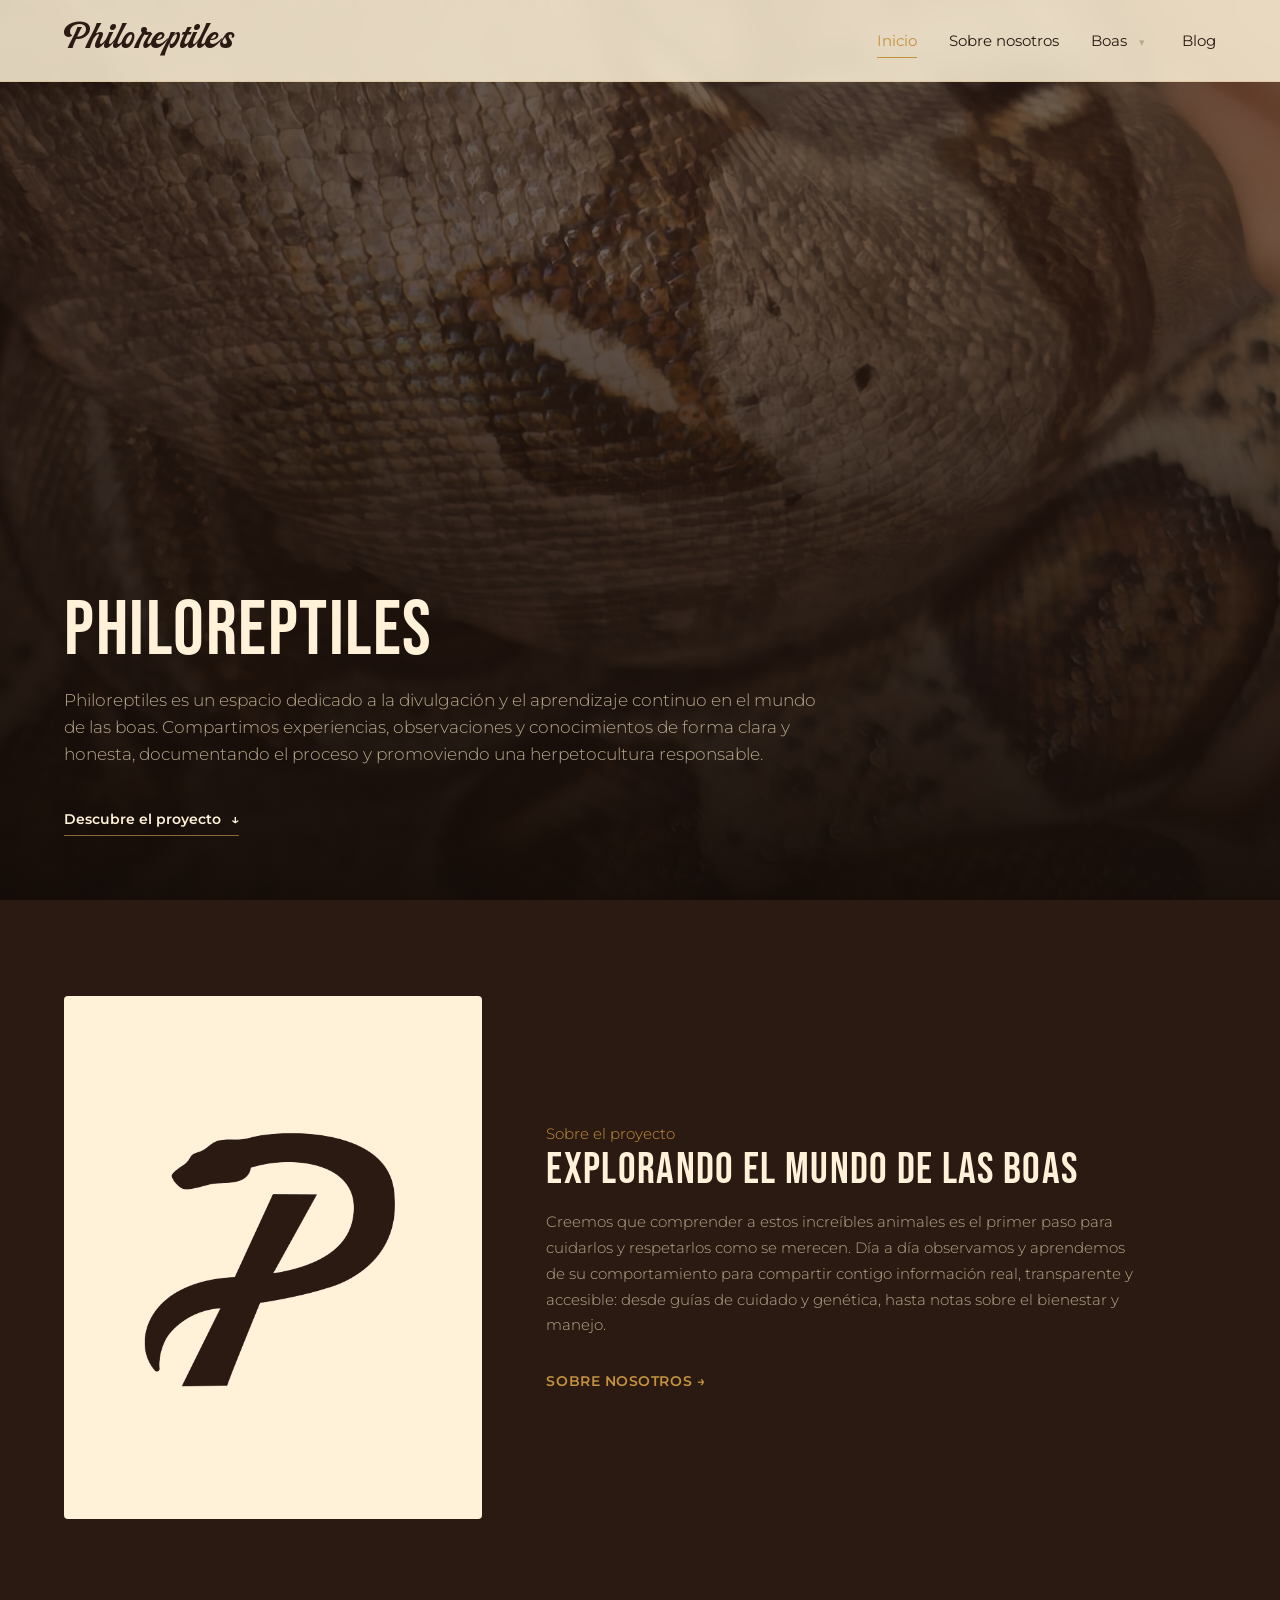
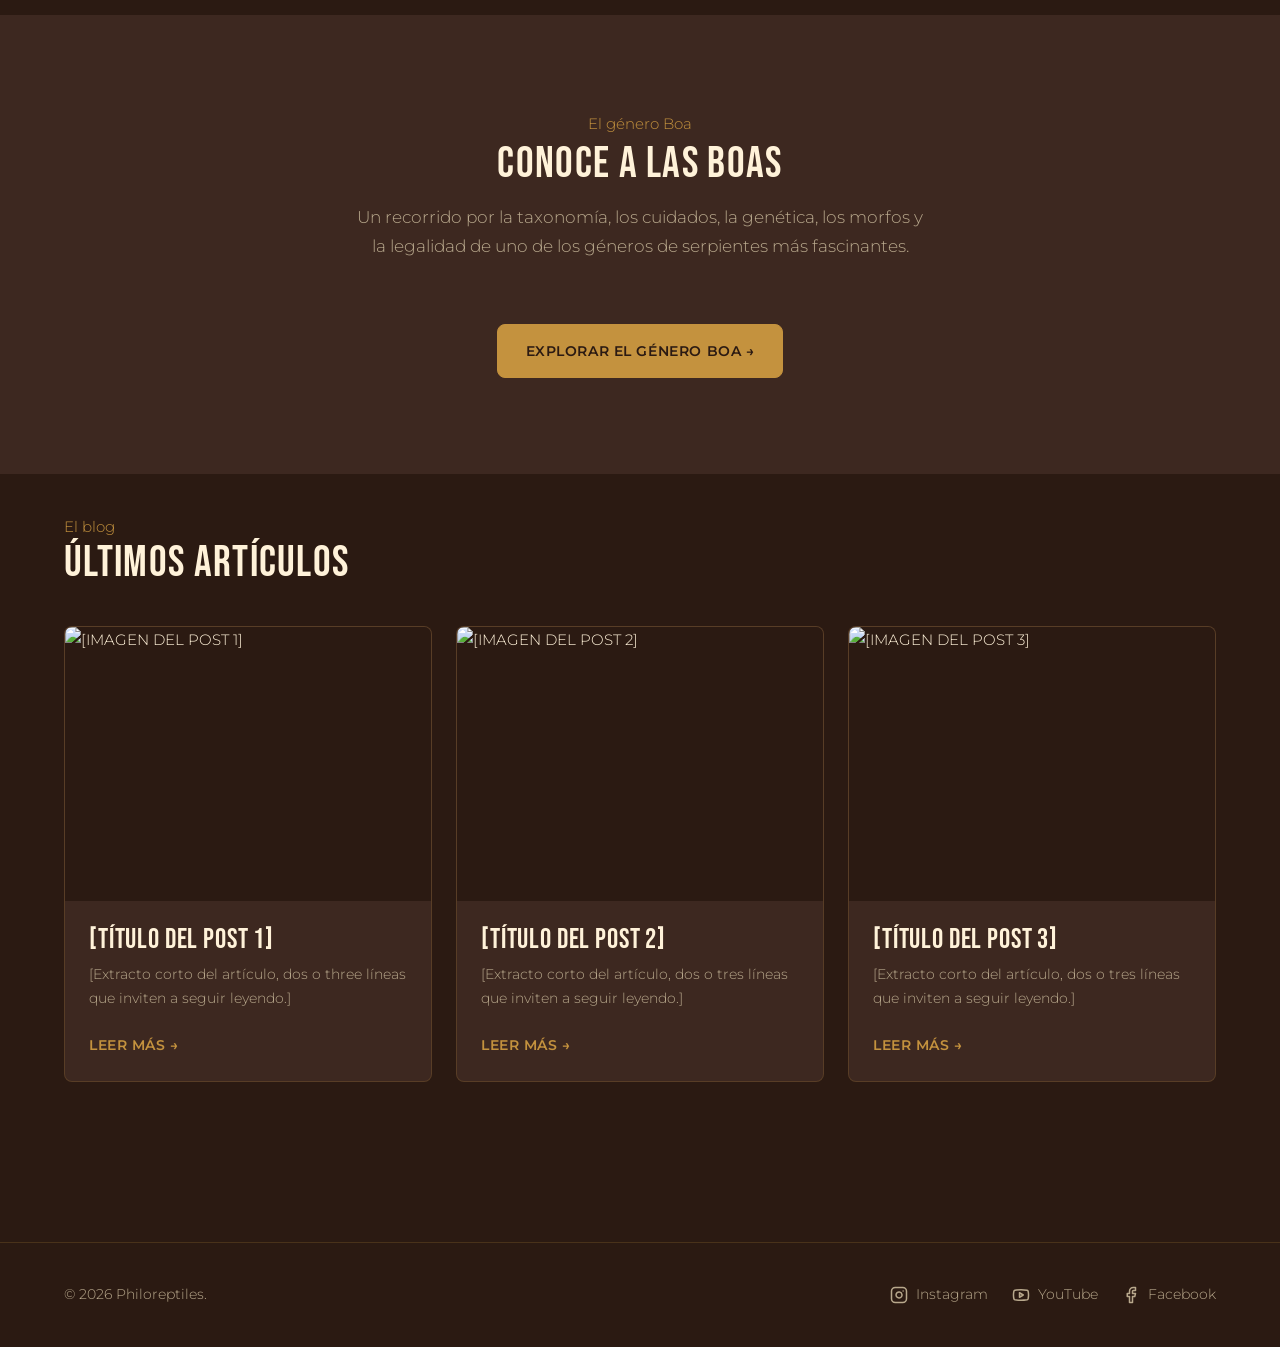
==== index.html @ c7eabc6e "Initial commit" ====
<!DOCTYPE html>
<html lang="es">
<head>
<meta charset="UTF-8">
<meta name="viewport" content="width=device-width, initial-scale=1.0">
<title>Philoreptiles — Divulgación sobre el género Boa</title>
<meta name="description" content="Notas de campo, fotografía y ciencia accesible sobre el género Boa. Un proyecto que crece hacia la crianza de Boa imperator, constrictor y sigma.">

<link rel="stylesheet" href="./css/design.css">
<link rel="stylesheet" href="./css/styles.css">
<link rel="icon" type="image/png" href="../img/favicon.png">

<style>
/* ==========================================================================
   Estilos específicos de index.html — lo que no cubren design.css/styles.css
   Mobile-first: base = móvil; escala con min-width 768px y 1024px/1280px
   ========================================================================== */

/* === ANCLAS: compensan la navbar fija === */
#sobre-el-proyecto,
#blog,
#contacto {
  scroll-margin-top: 80px;
}

/* === HERO A SANGRE === */
.hero {
  position: relative;
  box-sizing: border-box;
  min-height: 100svh;
  max-width: 100%;
  display: flex;
  align-items: flex-end;
  overflow: hidden;
  /* Compensa navbar fija (64px) y barra del navegador / safe area */
  padding-top: calc(64px + var(--space-md));
  padding-bottom: calc(var(--space-lg) + env(safe-area-inset-bottom, 0px));
}

.hero-media { position: absolute; inset: 0; z-index: 0; }
.hero-media img {
  width: 100%;
  height: 100%;
  object-fit: cover;
  display: block;
  max-width: 100%;
}

.hero-media::after {
  content: "";
  position: absolute;
  inset: 0;
  background:
    linear-gradient(to top, rgba(20, 12, 8, 0.96) 0%, rgba(20, 12, 8, 0.55) 45%, rgba(20, 12, 8, 0.15) 72%),
    linear-gradient(to right, rgba(20, 12, 8, 0.4), transparent 55%);
}

.hero-content {
  position: relative;
  padding-top: var(--space-md);
  padding-bottom: var(--space-lg);
  padding-inline: var(--space-md);
  margin-inline: auto;
  max-width: 1200px;
  width: 100%;
}

.hero-content > * { max-width: 760px; }

/* Los <p> del hero no heredan el max-width: 70ch de design.css en móvil */
.hero-content p { max-width: 100%; }

.hero-title { font-size: var(--fs-h1); letter-spacing: 0.02em; margin-bottom: var(--space-sm); }

.hero-subtitle {
  max-width: 100%;
  font-size: 0.95rem;
  line-height: 1.7;
  font-weight: 300;
  color: var(--text-muted);
}

.hero-cta {
  margin-top: var(--space-md);
  margin-bottom: var(--space-sm);
  display: inline-flex;
  align-items: center;
  gap: 0.6rem;
  font-size: 0.85rem;
  font-weight: 600;
  color: var(--text);
  border-bottom: 1px solid var(--accent-dim);
  padding-bottom: 4px;
  transition: color var(--transition-base), border-color var(--transition-base);
}

.hero-cta:hover { color: var(--accent); border-color: var(--accent); }
.hero-cta .arrow { transition: transform var(--transition-base); }
.hero-cta:hover .arrow { transform: translateY(3px); }

/* === SOBRE EL PROYECTO === */
.about {
  padding-block: var(--space-lg);
}

.about .container {
  display: grid;
  grid-template-columns: 1fr;
  gap: var(--space-lg);
  width: 100%;
}

.about-photo { max-height: 100%; }

.about-photo img {
  display: block;
  width: 100%;
  aspect-ratio: 4 / 5;
  object-fit: cover;
  border-radius: var(--radius-sm);
}

.about-text h2 { font-size: var(--fs-h2); margin-bottom: var(--space-sm); }
.about-text p { color: var(--text-muted); font-weight: 300; max-width: 60ch; margin-bottom: var(--space-sm); }
.about-text .card-cta { display: inline-block; }

/* === CTA GÉNERO BOA === */
.boas-cta {
  padding-block: var(--space-xl);
  background-color: var(--bg-elevated);
  text-align: center;
}

.boas-cta h2 {
  margin-top: 0.25rem;
  margin-bottom: var(--space-sm);
}

.boas-cta p {
  max-width: 52ch;
  margin-inline: auto;
  margin-bottom: var(--space-lg);
  font-weight: 300;
  color: var(--text-muted);
  font-size: 1.05rem;
}

.boas-cta .btn {
  display: inline-flex;
  margin-top: var(--space-md);
}

/* === ÚLTIMOS ARTÍCULOS === */
.articles { padding-block: var(--space-lg); }
.section-intro { margin-bottom: var(--space-lg); max-width: 50ch; }

.card-body h3 { font-size: 1.35rem; }

/* === REDES SOCIALES === */
.social-strip {
  padding: var(--space-xl) 0;
  background-color: var(--bg-elevated);
  text-align: center;
}

.social-strip h2 {
  font-size: var(--fs-h2);
  margin-top: 0.25rem;
}

.social-strip p {
  margin: var(--space-xs) auto var(--space-lg);
  max-width: 48ch;
  font-weight: 300;
  color: var(--text-muted);
  font-size: 1.05rem;
}

.social-strip .social-links {
  display: flex;
  flex-wrap: wrap;
  justify-content: center;
  gap: var(--space-md);
}

.social-strip .social-btn {
  display: inline-flex;
  align-items: center;
  gap: 0.75rem;
  padding: 0.7rem 1.4rem;
  border-radius: 9999px;
  background: rgba(255, 255, 255, 0.04);
  border: 1px solid rgba(255, 255, 255, 0.12);
  color: var(--text);
  font-weight: 500;
  font-size: 0.9rem;
  text-decoration: none;
  transition: all var(--transition-base, 0.3s ease);
}

.social-strip .social-btn svg {
  width: 22px;
  height: 22px;
  fill: currentColor;
  stroke: none;
  transition: transform var(--transition-base, 0.3s ease);
}

.social-strip .social-btn:hover {
  background: rgba(255, 255, 255, 0.08);
  border-color: var(--accent);
  color: var(--accent);
  transform: translateY(-3px);
}

.social-strip .social-btn:hover svg {
  transform: scale(1.1);
}

/* === TABLET / ESCRITORIO (≥ 768px) === */
@media (min-width: 768px) {
  .hero {
    padding-top: calc(80px + var(--space-md));
    padding-bottom: 0;
  }

  .hero-content {
    padding-top: var(--space-lg);
    padding-bottom: var(--space-xl);
  }

  .hero-content p { max-width: 70ch; }

  .hero-subtitle {
    max-width: 46ch;
    font-size: 1.05rem;
    line-height: 1.6;
  }

  .hero-cta { margin-bottom: 0; }

  .about {
    min-height: auto;
    padding-block: var(--space-2xl);
  }

  .about .container {
    grid-template-columns: 0.85fr 1.15fr;
    align-items: center;
  }

  .about-photo { margin-top: 0; }

  .card-body h3 { font-size: var(--fs-h3); }

  .articles { padding-bottom: var(--space-2xl); }

  .boas-cta { padding-block: var(--space-2xl); }

  .social-strip { padding: var(--space-2xl) 0; }

  .social-strip .social-btn {
    padding: 0.85rem 1.75rem;
    font-size: 0.95rem;
  }
}

/* === ESCRITORIO (≥ 1024px) === */
@media (min-width: 1024px) {
  .about .container {
    grid-template-columns: 1fr 1.4fr;
    gap: var(--space-xl);
  }
  .about-text { padding-right: var(--space-lg); }
}

/* === ESCRITORIO AMPLIO (≥ 1280px) === */
@media (min-width: 1280px) {
  .about .container {
    grid-template-columns: 1fr 1.6fr;
    gap: var(--space-xl);
  }
}

/* === MOVIMIENTO REDUCIDO === */
@media (prefers-reduced-motion: reduce) {
  .hero-cta,
  .hero-cta .arrow,
  .social-strip .social-btn,
  .social-strip .social-btn svg {
    transition: none;
  }
  .hero-cta:hover .arrow,
  .social-strip .social-btn:hover,
  .social-strip .social-btn:hover svg {
    transform: none;
  }
}
</style>
</head>
<body>

<header class="main-header">
  <div class="container header-content">
    <a href="#inicio" class="logo-text">Philoreptiles</a>
    <nav class="main-nav" id="main-nav">
      <ul>
        <li><a href="#inicio" class="active">Inicio</a></li>
        <li><a href="sobre-nosotros.html">Sobre nosotros</a></li>
        <li class="dropdown">
          <a href="boas.html" class="nav-link">Boas</a>
          <button type="button" class="dropdown-toggle" aria-label="Abrir submenú de Boas" aria-expanded="false" aria-controls="dropdown-boas">
            <span class="arrow" aria-hidden="true">▾</span>
          </button>
          <ul class="dropdown-menu" id="dropdown-boas">
            <li><a href="boas/taxonomia.html">Taxonomía</a></li>
            <li><a href="boas/cuidados.html">Cuidados en cautiverio</a></li>
            <li><a href="boas/genetica.html">Genética</a></li>
            <li><a href="boas/morfos.html">Morfos</a></li>
            <li><a href="boas/legalidad.html">Legalidad</a></li>
          </ul>
        </li>
        <li><a href="blog.html">Blog</a></li>
      </ul>
    </nav>
    <button class="menu-toggle" aria-label="Abrir menú" aria-expanded="false">☰</button>
  </div>
</header>

<main>

  <!-- 1. HERO -->
  <section id="inicio" class="hero">
    <div class="hero-media">
      <img src="img/textura.jpg" alt="Boa constrictor entre la vegetación">
    </div>
    <div class="container hero-content stagger">
      <h1 class="hero-title">Philoreptiles</h1>
      <p class="hero-subtitle">Philoreptiles es un espacio dedicado a la divulgación y el 
        aprendizaje continuo en el mundo de las boas. Compartimos experiencias, 
        observaciones y conocimientos de forma clara y honesta, documentando el proceso y 
        promoviendo una herpetocultura responsable.</p>
      <a href="#sobre-el-proyecto" class="hero-cta">Descubre el proyecto <span class="arrow">↓</span></a>
    </div>
  </section>

  <!-- 2. SOBRE EL PROYECTO -->
  <section id="sobre-el-proyecto" class="about reveal">
    <div class="container">
      <div class="about-photo">
        <img src="img/Profile1.jpg" alt="Sobre Philoreptiles">
      </div>
      <div class="about-text">
        <span class="text-accent">Sobre el proyecto</span>
        <h2>Explorando el mundo de las boas</h2>
        <p>Creemos que comprender a estos increíbles animales es el primer paso para cuidarlos y respetarlos como se merecen. 
          Día a día observamos y aprendemos de su comportamiento para compartir contigo información real, transparente y accesible: desde 
          guías de cuidado y genética, hasta notas sobre el bienestar y manejo.</p>
        <a href="sobre-nosotros.html" class="card-cta">Sobre nosotros →</a>
      </div>
    </div>
  </section>

  <!-- 2b. CTA GÉNERO BOA -->
  <section class="boas-cta reveal">
    <div class="container">
      <span class="text-accent">El género Boa</span>
      <h2>Conoce a las boas</h2>
      <p>Un recorrido por la taxonomía, los cuidados, la genética, los morfos y la legalidad de uno de los géneros de serpientes más fascinantes.</p>
      <a href="./boas.html" class="btn btn-primary">Explorar el género Boa →</a>
    </div>
  </section>

  <!-- 3. ÚLTIMOS ARTÍCULOS -->
  <section id="blog" class="articles reveal">
    <div class="container">
      <div class="section-intro">
        <span class="text-accent">El blog</span>
        <h2>Últimos artículos</h2>
      </div>
      <div class="cards-grid">
        <a href="./posts/post-1.html" class="card">
          <div class="card-image">
            <img src="https://picsum.photos/seed/philoreptiles1/600/450" alt="[IMAGEN DEL POST 1]">
          </div>
          <div class="card-body">
            <h3>[Título del post 1]</h3>
            <p>[Extracto corto del artículo, dos o three líneas que inviten a seguir leyendo.]</p>
            <span class="card-cta">Leer más →</span>
          </div>
        </a>
        <a href="./posts/post-2.html" class="card">
          <div class="card-image">
            <img src="https://picsum.photos/seed/philoreptiles2/600/450" alt="[IMAGEN DEL POST 2]">
          </div>
          <div class="card-body">
            <h3>[Título del post 2]</h3>
            <p>[Extracto corto del artículo, dos o tres líneas que inviten a seguir leyendo.]</p>
            <span class="card-cta">Leer más →</span>
          </div>
        </a>
        <a href="./posts/post-3.html" class="card">
          <div class="card-image">
            <img src="https://picsum.photos/seed/philoreptiles3/600/450" alt="[IMAGEN DEL POST 3]">
          </div>
          <div class="card-body">
            <h3>[Título del post 3]</h3>
            <p>[Extracto corto del artículo, dos o tres líneas que inviten a seguir leyendo.]</p>
            <span class="card-cta">Leer más →</span>
          </div>
        </a>
      </div>
    </div>
  </section>
</main>

<footer class="main-footer">
  <div class="container footer-content">
    <p>© 2026 Philoreptiles.</p>
    <div class="social-links">
      <a href="https://www.instagram.com/philoreptiles/" rel="noopener noreferrer" target="_blank">
        <svg xmlns="http://www.w3.org/2000/svg" width="18" height="18" viewBox="0 0 24 24" fill="none" stroke="currentColor" stroke-width="2" stroke-linecap="round" stroke-linejoin="round" class="social-icon"><rect width="20" height="20" x="2" y="2" rx="5" ry="5"/><path d="M16 11.37A4 4 0 1 1 12.63 8 4 4 0 0 1 16 11.37z"/><line x1="17.5" x2="17.51" y1="6.5" y2="6.5"/></svg>
        Instagram
      </a>
      <a href="https://www.youtube.com/@philoreptiles" rel="noopener noreferrer" target="_blank">
        <svg xmlns="http://www.w3.org/2000/svg" width="18" height="18" viewBox="0 0 24 24" fill="none" stroke="currentColor" stroke-width="2" stroke-linecap="round" stroke-linejoin="round" class="social-icon"><path d="M2.5 17a24.12 24.12 0 0 1 0-10 2 2 0 0 1 1.4-1.4 49.56 49.56 0 0 1 16.2 0A2 2 0 0 1 21.5 7a24.12 24.12 0 0 1 0 10 2 2 0 0 1-1.4 1.4 49.56 49.56 0 0 1-16.2 0A2 2 0 0 1 2.5 17"/><polygon points="10 15 15 12 10 9 10 15"/></svg>
        YouTube
      </a>
      <a href="https://www.facebook.com/profile.php?id=61590517358268" rel="noopener noreferrer" target="_blank">
        <svg xmlns="http://www.w3.org/2000/svg" width="18" height="18" viewBox="0 0 24 24" fill="none" stroke="currentColor" stroke-width="2" stroke-linecap="round" stroke-linejoin="round" class="social-icon"><path d="M18 2h-3a5 5 0 0 0-5 5v3H7v4h3v8h4v-8h3l1-4h-4V7a1 1 0 0 1 1-1h3z"/></svg>
        Facebook
      </a>
    </div>
  </div>
</footer>

<script src="./js/main.js"></script>
</body>
</html>
---- css/design.css ----
@import url('https://fonts.googleapis.com/css2?family=Bebas+Neue&family=Montserrat:ital,wght@0,300;0,400;0,600;1,300&display=swap');

/* ==========================================================================
   FUENTE DE MARCA — Peach Club, solo para el logotipo "Philoreptiles"
   ========================================================================== */
@font-face {
  font-family: 'Peach Club';
  src: url('./PeachClub.ttf') format('truetype');
  font-weight: normal;
  font-style: normal;
  font-display: swap;
}

/* ==========================================================================
   === VARIABLES ===
   ========================================================================== */
:root {
  /* Colores */
  --bg: #2B1A12;
  --bg-elevated: #3D2820;
  --text: #FFF2D9;
  --text-muted: #B8A88C;
  --accent: #C4923E;
  --accent-dim: #8A6A3A;

  /* Derivados útiles */
  --border-subtle: rgba(196, 146, 62, 0.20);
  --border-strong: rgba(196, 146, 62, 0.45);
  --overlay: rgba(43, 26, 18, 0.75);
  --shadow-soft: 0 8px 24px rgba(0, 0, 0, 0.35);
  --shadow-strong: 0 16px 40px rgba(0, 0, 0, 0.55);

  /* Tipografía */
  --font-logo: 'Peach Club', 'Bebas Neue', sans-serif;
  --font-heading: 'Bebas Neue', sans-serif;
  --font-body: 'Montserrat', sans-serif;

  /* Espaciados (escala consistente) */
  --space-xs: 0.5rem;
  --space-sm: 1rem;
  --space-md: 1.5rem;
  --space-lg: 2.5rem;
  --space-xl: 4rem;
  --space-2xl: 6rem;

  /* Radios */
  --radius-sm: 4px;
  --radius-md: 8px;
  --radius-lg: 16px;

  /* Transiciones */
  --transition-fast: 0.2s ease;
  --transition-base: 0.3s ease;
  --transition-slow: 0.5s ease;

  /* Tipografía — tamaños fluidos */
  --fs-h1: clamp(2.5rem, 6vw, 5rem);
  --fs-h2: clamp(1.75rem, 3.5vw, 2.75rem);
  --fs-h3: clamp(1.25rem, 2.5vw, 1.75rem);
  --fs-body: clamp(0.95rem, 1.1vw, 1.05rem);
  --fs-small: 0.875rem;
}

/* ==========================================================================
   === RESET ===
   ========================================================================== */
*,
*::before,
*::after {
  box-sizing: border-box;
  margin: 0;
  padding: 0;
  min-width: 0;
}

/* ==========================================================================
   === FIX DE OVERFLOW HORIZONTAL ===
   Evita que el sitio se desborde lateralmente en móvil (hero, imágenes
   a sangre, contenedores flex/grid que no pueden encogerse por defecto).
   ========================================================================== */
html,
body {
  overflow-x: hidden;
  max-width: 100%;
}

html {
  scroll-behavior: smooth;
  -webkit-text-size-adjust: 100%;
}

body {
  position: relative;
  background-color: var(--bg);
  color: var(--text);
  font-family: var(--font-body);
  font-weight: 300;
  font-size: var(--fs-body);
  line-height: 1.7;
  min-height: 100vh;
  -webkit-font-smoothing: antialiased;
  text-rendering: optimizeLegibility;

  /* Textura de escamas, fija sobre todo el fondo */
  background-image: url("data:image/svg+xml,%3Csvg xmlns='http://www.w3.org/2000/svg' width='80' height='80' viewBox='0 0 80 80'%3E%3Cpath d='M40 0 L80 40 L40 80 L0 40 Z' fill='none' stroke='%23C4923E' stroke-opacity='0.15' stroke-width='1.2'/%3E%3Cpath d='M40 15 L65 40 L40 65 L15 40 Z' fill='none' stroke='%23FFF2D9' stroke-opacity='0.06' stroke-width='1'/%3E%3Ccircle cx='40' cy='40' r='2' fill='%23C4923E' fill-opacity='0.2'/%3E%3C/svg%3E");
  background-repeat: repeat;
  background-attachment: fixed;
}

/* Luz radial suave entre hojas, detrás de todo el contenido */
body::before {
  content: "";
  position: fixed;
  inset: 0;
  z-index: -1;
  pointer-events: none;
  background-image:
    radial-gradient(ellipse 55% 45% at 8% 6%, rgba(196, 146, 62, 0.07), transparent 60%),
    radial-gradient(ellipse 55% 45% at 94% 92%, rgba(138, 106, 58, 0.06), transparent 60%);
}

/* ==========================================================================
   === TIPOGRAFÍA BASE ===
   ========================================================================== */
h1, h2, h3, h4, h5, h6 {
  font-family: var(--font-heading);
  font-weight: 400;
  letter-spacing: 0.03em;
  text-transform: uppercase;
  line-height: 1.05;
  color: var(--text);
}

h1 { font-size: var(--fs-h1); }
h2 { font-size: var(--fs-h2); }
h3 { font-size: var(--fs-h3); }
h4 { font-size: 1.35rem; }
h5 { font-size: 1.1rem; }
h6 { font-size: 1rem; }

p {
  margin-bottom: var(--space-sm);
  max-width: 70ch;
}

a {
  color: var(--accent);
  text-decoration: none;
  transition: color var(--transition-fast);
}

a:hover {
  color: var(--text);
}

em, i {
  font-style: italic;
  font-family: var(--font-body);
  font-weight: 300;
}

strong, b {
  font-weight: 600;
  color: var(--text);
}

small {
  font-size: var(--fs-small);
}

blockquote {
  border-left: 3px solid var(--accent);
  padding-left: var(--space-md);
  margin: var(--space-md) 0;
  font-style: italic;
  color: var(--text-muted);
}

hr {
  border: none;
  border-top: 1px solid var(--border-subtle);
  margin: var(--space-lg) 0;
}

img {
  max-width: 100%;
  height: auto;
  display: block;
}

code, pre {
  font-family: 'Courier New', monospace;
  background: var(--bg-elevated);
  border-radius: var(--radius-sm);
  padding: 0.2em 0.4em;
  font-size: 0.9em;
}

::selection {
  background: var(--accent);
  color: var(--bg);
}

/* ==========================================================================
   === UTILIDADES MÍNIMAS ===
   ========================================================================== */
.container {
  max-width: 1200px;
  margin-inline: auto;
  padding-inline: var(--space-md);
}

.text-muted {
  color: var(--text-muted);
}

.text-accent {
  color: var(--accent);
}

.sr-only {
  position: absolute;
  width: 1px;
  height: 1px;
  padding: 0;
  margin: -1px;
  overflow: hidden;
  clip: rect(0, 0, 0, 0);
  white-space: nowrap;
  border: 0;
}
---- css/styles.css ----
/* ==========================================================================
   styles.css — Componentes reutilizables de Philoreptiles
   Depende de las variables y estilos base definidos en design.css,
   que debe cargarse ANTES que este archivo.
   ========================================================================== */

/* === NAVBAR === */
.main-header {
  position: fixed;
  top: 0;
  left: 0;
  width: 100%;
  z-index: 1000;
  /* Hueso — antes era chocolate translúcido (rgba(43,26,18,...)),
     que corresponde a --bg. Ahora usamos --text (#FFF2D9) en rgb
     literal porque rgba() no puede tomar un var() como componente. */
  background: rgba(255, 242, 217, 0.85);
  backdrop-filter: blur(10px);
  -webkit-backdrop-filter: blur(10px);
  border-bottom: 1px solid var(--border-subtle);
  transition: background-color var(--transition-base), box-shadow var(--transition-base);
}

.main-header.scrolled {
  background: rgba(255, 242, 217, 0.97);
  box-shadow: var(--shadow-soft);
}

.header-content {
  display: flex;
  justify-content: space-between;
  align-items: center;
  padding-block: 1rem;
}

.logo-text {
  font-family: var(--font-logo);
  color: var(--bg);
  font-size: 1.8rem;
  letter-spacing: 0.02em;
  text-transform: none;
  transition: color var(--transition-fast);
}

.logo-text:hover {
  color: var(--accent);
}

.main-nav > ul {
  display: flex;
  gap: 2rem;
  list-style: none;
  align-items: center;
}

.main-nav a {
  color: var(--text-muted);
  font-family: var(--font-body);
  font-weight: 400;
  font-size: 0.95rem;
  text-decoration: none;
  position: relative;
  padding: 0.5rem 0;
  transition: color var(--transition-fast);
}

.main-nav a:hover {
  color: var(--text);
}

.main-nav a.active {
  color: var(--accent);
}

.main-nav a.active::after {
  content: "";
  position: absolute;
  bottom: 0;
  left: 0;
  right: 0;
  height: 1px;
  background: var(--accent);
}

/* En desktop el nav vive directo sobre el banner (ahora hueso), sin
   panel propio de por medio, así que necesita texto oscuro. En móvil
   el <nav> se convierte en un panel flotante con fondo oscuro propio
   (más abajo, en NAVBAR — RESPONSIVE) y el texto claro original sigue
   funcionando ahí sin tocarlo. */
@media (min-width: 768px) {
  .main-nav a {
    color: var(--bg);
  }

  .main-nav a:hover {
    color: var(--accent-dim);
  }

  .main-nav a.active {
    color: var(--accent);
  }

  .dropdown-toggle {
    color: var(--bg);
  }

  .dropdown-toggle:hover,
  .dropdown-toggle[aria-expanded="true"] {
    color: var(--accent-dim);
  }
}

.dropdown {
  position: relative;
}

/* El <a> de texto ("Boas") y el <button> de la flecha son hermanos.
   Ambos inline-flex: se acomodan naturalmente uno junto al otro, como
   si fueran texto. El <ul class="dropdown-menu"> es un elemento de
   bloque normal (comportamiento por defecto de <ul>), así que cae
   SIEMPRE en su propia línea, debajo de ellos — sin necesidad de
   flex/flex-wrap en el <li> padre, que es lo que causaba el bug
   anterior (el submenú apareciendo al lado del texto). */
.dropdown > a.nav-link {
  display: inline-flex;
  align-items: center;
}

.dropdown-toggle {
  display: inline-flex;
  align-items: center;
  justify-content: center;
  background: transparent;
  border: none;
  font: inherit;
  padding: 0.5rem 0.3rem;
  margin-left: 0.2rem;
  color: var(--text-muted);
  cursor: pointer;
  transition: color var(--transition-fast);
}

.dropdown-toggle:hover,
.dropdown-toggle[aria-expanded="true"] {
  color: var(--accent);
}

.dropdown-toggle .arrow {
  font-size: 0.7em;
  display: inline-block;
  transition: transform var(--transition-fast);
}

.dropdown:hover .dropdown-toggle .arrow,
.dropdown.open .dropdown-toggle .arrow {
  transform: rotate(180deg);
}

/* === DROPDOWN MENU — base (una sola columna, siempre) === */
.dropdown-menu {
  list-style: none;
  margin: 0;
  padding: 0.5rem 0;
}

.dropdown-menu li {
  display: block;
  width: 100%;
}

.dropdown-menu a {
  display: block;
  padding: 0.7rem 1.4rem;
  color: var(--text-muted);
  font-size: 0.9rem;
  white-space: nowrap;
  transition: color var(--transition-fast), background-color var(--transition-fast);
}

.dropdown-menu a:hover {
  background: rgba(196, 146, 62, 0.10);
  color: var(--text);
}

.dropdown-menu a.active {
  color: var(--accent);
  font-weight: 600;
}

/* === DROPDOWN MENU — DESKTOP ===
   Panel flotante, una sola columna, alineado a la IZQUIERDA de
   ".dropdown" — es decir, arranca justo debajo de la palabra "Boas"
   (que es el primer hijo), no debajo de todo el bloque a+botón.
   Se abre con :hover sobre el <li> Y con la clase .open (click en
   el botón-flecha). El <a> de texto nunca controla la apertura. */
@media (min-width: 768px) {
  .dropdown-menu {
    position: absolute;
    top: 100%;
    left: 0;
    min-width: 240px;
    width: max-content;
    background: var(--bg-elevated);
    border: 1px solid var(--border-subtle);
    border-radius: var(--radius-md);
    box-shadow: var(--shadow-strong);
    z-index: 1001;
    opacity: 0;
    visibility: hidden;
    transform: translateY(-8px);
    transition: opacity var(--transition-base), visibility var(--transition-base), transform var(--transition-base);
  }

  .dropdown:hover .dropdown-menu,
  .dropdown.open .dropdown-menu {
    opacity: 1;
    visibility: visible;
    transform: translateY(0);
  }
}

/* === DROPDOWN MENU — MÓVIL ===
   Sin hover disponible: se abre/cierra ÚNICAMENTE con click en la
   flecha (clase .open añadida por JS). El <li class="dropdown">
   pasa a width:100% (en vez de encogerse al ancho de "Boas ▾" como
   los demás items) para que el submenú tenga todo el ancho del nav
   y no se comprima. Indentado y sin chrome pesado. */
@media (max-width: 767px) {
  .dropdown {
    width: 100%;
  }

  .dropdown-menu {
    position: static;
    min-width: 0;
    width: 100%;
    background: transparent;
    border: none;
    box-shadow: none;
    opacity: 1;
    visibility: visible;
    transform: none;
    display: none;
    margin-top: 0.25rem;
    padding-left: 1rem;
    border-left: 1px solid var(--border-subtle);
  }

  .dropdown.open .dropdown-menu {
    display: block;
  }

  .dropdown-menu a {
    white-space: normal;
  }
}

.menu-toggle {
  display: none;
  background: transparent;
  border: none;
  color: var(--bg);
  font-size: 1.5rem;
  cursor: pointer;
}

/* === NAVBAR — RESPONSIVE === */
@media (max-width: 767px) {
  /* El <nav> es hijo de .main-header (position: fixed), así que su
     contenedor de referencia es el propio header y NO el viewport.
     Por eso top: 100% arranca EXACTAMENTE en el borde inferior real del
     header, sin importar cuánto mida (no hay que estimar 64px, 68px, etc.
     y no hay que ajustar nada si el header cambia de altura).
     Con top: 0 el panel taparía el logo y el botón ☰ (que son texto
     oscuro sobre el fondo oscuro del panel), por eso no se usa.
     El alto es "100% del viewport menos la altura del header":
     el 100% dentro de calc() se resuelve contra el alto del header. */
  .main-nav {
    position: absolute;
    top: 100%;
    right: 0;
    z-index: 999; /* menor que .main-header (1000) */
    width: 80%;
    max-width: 320px;
    height: calc(100vh - 100%);  /* fallback */
    height: calc(100dvh - 100%); /* móviles con barra de navegador dinámica */
    background: var(--bg-elevated);
    border-left: 1px solid var(--border-subtle);
    padding: 2rem 1.5rem;
    padding-bottom: var(--space-lg);
    transform: translateX(100%);
    transition: transform var(--transition-base);
    overflow-y: auto;
  }

  .main-nav.open {
    transform: translateX(0);
  }

  .main-nav > ul {
    flex-direction: column;
    align-items: flex-start;
    gap: 1.5rem;
  }

  .menu-toggle {
    display: block;
  }
}

/* === FOOTER === */
.main-footer {
  background: var(--bg);
  border-top: 1px solid var(--border-subtle);
  padding-block: var(--space-lg);
  margin-top: var(--space-lg);
}

.footer-content {
  display: flex;
  flex-direction: column;
  gap: var(--space-sm);
  align-items: center;
  text-align: center;
}

@media (min-width: 768px) {
  .main-footer {
    margin-top: var(--space-xl);
  }

  .footer-content {
    flex-direction: row;
    justify-content: space-between;
    text-align: left;
  }
}

.main-footer p {
  color: var(--text-muted);
  font-size: var(--fs-small);
  margin: 0;
}

.social-links {
  display: flex;
  gap: var(--space-md);
  align-items: center;
}

.social-links a {
  display: inline-flex;
  align-items: center;
  gap: 0.5rem;
  color: var(--text-muted);
  font-size: var(--fs-small);
  transition: color var(--transition-fast);
}

.social-links a:hover {
  color: var(--accent);
}

.social-icon {
  stroke: currentColor;
  transition: stroke var(--transition-fast);
}

/* === BOTONES === */
.btn {
  display: inline-flex;
  align-items: center;
  justify-content: center;
  gap: 0.5rem;
  padding: 0.85rem 1.75rem;
  border-radius: var(--radius-md);
  font-family: var(--font-body);
  font-weight: 600;
  font-size: 0.9rem;
  letter-spacing: 0.04em;
  text-transform: uppercase;
  cursor: pointer;
  border: 1px solid transparent;
  transition: background-color var(--transition-base), border-color var(--transition-base), color var(--transition-base), transform var(--transition-base), box-shadow var(--transition-base);
  text-decoration: none;
}

.btn-primary {
  background: var(--accent);
  color: var(--bg);
  border-color: var(--accent);
}

.btn-primary:hover {
  background: var(--accent-dim);
  border-color: var(--accent-dim);
  color: var(--text);
  transform: translateY(-2px);
  box-shadow: var(--shadow-soft);
}

.btn-secondary {
  background: transparent;
  color: var(--text);
  border-color: var(--border-strong);
}

.btn-secondary:hover {
  border-color: var(--accent);
  color: var(--accent);
  transform: translateY(-2px);
}

.btn-outline {
  background: transparent;
  color: var(--accent);
  border: 1px solid var(--accent);
}

.btn-outline:hover {
  background: rgba(196, 146, 62, 0.12);
  color: var(--text);
}

/* === HERO CORTO (blog, boas, taxonomía, etc.) === */
.page-title {
  padding-top: calc(64px + var(--space-xl));
  padding-bottom: var(--space-lg);
  text-align: center;
}

.page-title h1 {
  font-size: var(--fs-h1);
  color: var(--text);
  margin-bottom: var(--space-sm);
}

.page-title h1 em {
  font-family: var(--font-body);
  font-style: italic;
  font-weight: 300;
  color: var(--accent);
  text-transform: none;
  letter-spacing: 0;
}

.page-title p {
  color: var(--text-muted);
  max-width: 70ch;
  margin-inline: auto;
}

/* === TARJETAS DE SUBSECCIÓN (para boas.html) === */
.cards-grid {
  display: grid;
  gap: var(--space-md);
  grid-template-columns: 1fr;
}

@media (min-width: 768px) {
  .cards-grid {
    grid-template-columns: repeat(2, 1fr);
  }
}

@media (min-width: 1024px) {
  .cards-grid {
    grid-template-columns: repeat(3, 1fr);
  }
}

.card {
  position: relative;
  display: flex;
  flex-direction: column;
  background: var(--bg-elevated);
  border: 1px solid var(--border-subtle);
  border-radius: var(--radius-md);
  overflow: hidden;
  transition: transform var(--transition-base), border-color var(--transition-base), box-shadow var(--transition-base);
  text-decoration: none;
  color: inherit;
}

.card:hover {
  transform: translateY(-4px);
  border-color: var(--border-strong);
  box-shadow: var(--shadow-soft);
}

.card-image {
  position: relative;
  aspect-ratio: 4 / 3;
  overflow: hidden;
  background: var(--bg);
}

.card-image img {
  width: 100%;
  height: 100%;
  object-fit: cover;
  transition: transform var(--transition-base);
}

.card:hover .card-image img {
  transform: scale(1.05);
}

.card-badge {
  position: absolute;
  top: 0.75rem;
  right: 0.75rem;
  background: var(--accent);
  color: var(--bg);
  font-family: var(--font-body);
  font-weight: 600;
  font-size: 0.7rem;
  letter-spacing: 0.06em;
  text-transform: uppercase;
  padding: 0.3rem 0.7rem;
  border-radius: var(--radius-sm);
}

.card-soon {
  position: absolute;
  top: 0.75rem;
  left: 0.75rem;
  background: var(--bg-elevated);
  border: 1px solid var(--border-strong);
  color: var(--text-muted);
  font-size: 0.65rem;
  letter-spacing: 0.08em;
  text-transform: uppercase;
  padding: 0.25rem 0.6rem;
  border-radius: var(--radius-sm);
}

.card-body {
  padding: var(--space-md);
  display: flex;
  flex-direction: column;
  gap: var(--space-xs);
  flex: 1;
}

.card-body h3 {
  font-size: var(--fs-h3);
  margin: 0;
}

.card-body p {
  color: var(--text-muted);
  font-size: var(--fs-small);
  margin: 0;
  flex: 1;
}

.card-cta {
  margin-top: var(--space-sm);
  color: var(--accent);
  font-size: 0.85rem;
  font-weight: 600;
  letter-spacing: 0.04em;
  text-transform: uppercase;
  transition: color var(--transition-fast);
}

.card:hover .card-cta {
  color: var(--text);
}

.card.is-soon {
  opacity: 0.85;
}

.card.is-soon img {
  opacity: 0.7;
}

.card.is-soon .card-cta {
  color: var(--text-muted);
}

/* === SISTEMA DE TABS (para taxonomía, cuidados, genética) === */
.taxonomy-layout {
  display: grid;
  gap: var(--space-lg);
  margin-top: var(--space-md);
  margin-bottom: var(--space-xl);
}

@media (min-width: 768px) {
  .taxonomy-layout {
    grid-template-columns: 260px 1fr;
  }
}

.species-nav {
  background: var(--bg-elevated);
  border: 1px solid var(--border-subtle);
  border-radius: var(--radius-md);
  padding: var(--space-sm);
  height: fit-content;
  position: sticky;
  top: 90px;
}

.species-nav h3 {
  color: var(--accent);
  font-size: 1rem;
  margin-bottom: var(--space-sm);
  padding-bottom: var(--space-xs);
  border-bottom: 1px solid var(--border-subtle);
}

.species-btn {
  width: 100%;
  text-align: left;
  padding: 0.75rem 1rem;
  background: transparent;
  border: none;
  color: var(--text-muted);
  font-family: var(--font-body);
  font-size: 0.9rem;
  cursor: pointer;
  border-radius: var(--radius-sm);
  transition: background-color var(--transition-base), color var(--transition-base);
  display: block;
  margin-bottom: 0.3rem;
}

.species-btn:hover {
  background: rgba(196, 146, 62, 0.12);
  color: var(--text);
}

.species-btn.active-tab {
  background: var(--accent);
  color: var(--bg);
  font-weight: 600;
}

.tab-panel {
  display: none;
  animation: fadeIn 0.3s ease;
}

.tab-panel.active-panel {
  display: block;
}

@keyframes fadeIn {
  from {
    opacity: 0;
    transform: translateY(8px);
  }
  to {
    opacity: 1;
    transform: translateY(0);
  }
}

.species-content {
  background: var(--bg-elevated);
  border: 1px solid var(--border-subtle);
  border-radius: var(--radius-md);
  padding: var(--space-lg);
}

.species-content h2 {
  color: var(--accent);
  margin-bottom: 0.3rem;
}

.species-content h2 em {
  font-family: var(--font-body);
  font-style: italic;
  font-weight: 300;
  color: var(--text);
  text-transform: none;
}

.species-content .subtitle {
  color: var(--text-muted);
  font-style: italic;
  font-size: 0.95rem;
  margin-bottom: var(--space-md);
}

.content-with-image {
  display: grid;
  gap: var(--space-md);
  margin-bottom: var(--space-md);
}

@media (min-width: 640px) {
  .content-with-image {
    grid-template-columns: 1fr 1fr;
    align-items: center;
  }
}

.content-with-image .text-content p {
  margin: 0;
}

.content-with-image .image-content img {
  border-radius: var(--radius-md);
  border: 1px solid var(--border-subtle);
  width: 100%;
  height: auto;
}

.species-content h3 {
  color: var(--text);
  font-size: var(--fs-h3);
  margin-top: var(--space-md);
  margin-bottom: var(--space-xs);
}

.back-link {
  display: flex;
  justify-content: center;
  margin-top: var(--space-lg);
  padding-top: var(--space-md);
  border-top: 1px solid var(--border-subtle);
  text-align: center;
}

/* === UTILIDADES DE ANIMACIÓN === */
.reveal {
  opacity: 0;
  transform: translateY(20px);
  transition: opacity 0.6s ease, transform 0.6s ease;
}

.reveal.visible {
  opacity: 1;
  transform: translateY(0);
}

.stagger > * {
  opacity: 0;
  transform: translateY(20px);
  transition: opacity 0.5s ease, transform 0.5s ease;
}

.stagger.visible > *:nth-child(1) { transition-delay: 0ms; opacity: 1; transform: translateY(0); }
.stagger.visible > *:nth-child(2) { transition-delay: 150ms; opacity: 1; transform: translateY(0); }
.stagger.visible > *:nth-child(3) { transition-delay: 300ms; opacity: 1; transform: translateY(0); }
.stagger.visible > *:nth-child(4) { transition-delay: 450ms; opacity: 1; transform: translateY(0); }
.stagger.visible > *:nth-child(5) { transition-delay: 600ms; opacity: 1; transform: translateY(0); }

/* === PREFERS-REDUCED-MOTION === */
@media (prefers-reduced-motion: reduce) {
  *, *::before, *::after {
    animation-duration: 0.01ms !important;
    transition-duration: 0.01ms !important;
  }
}
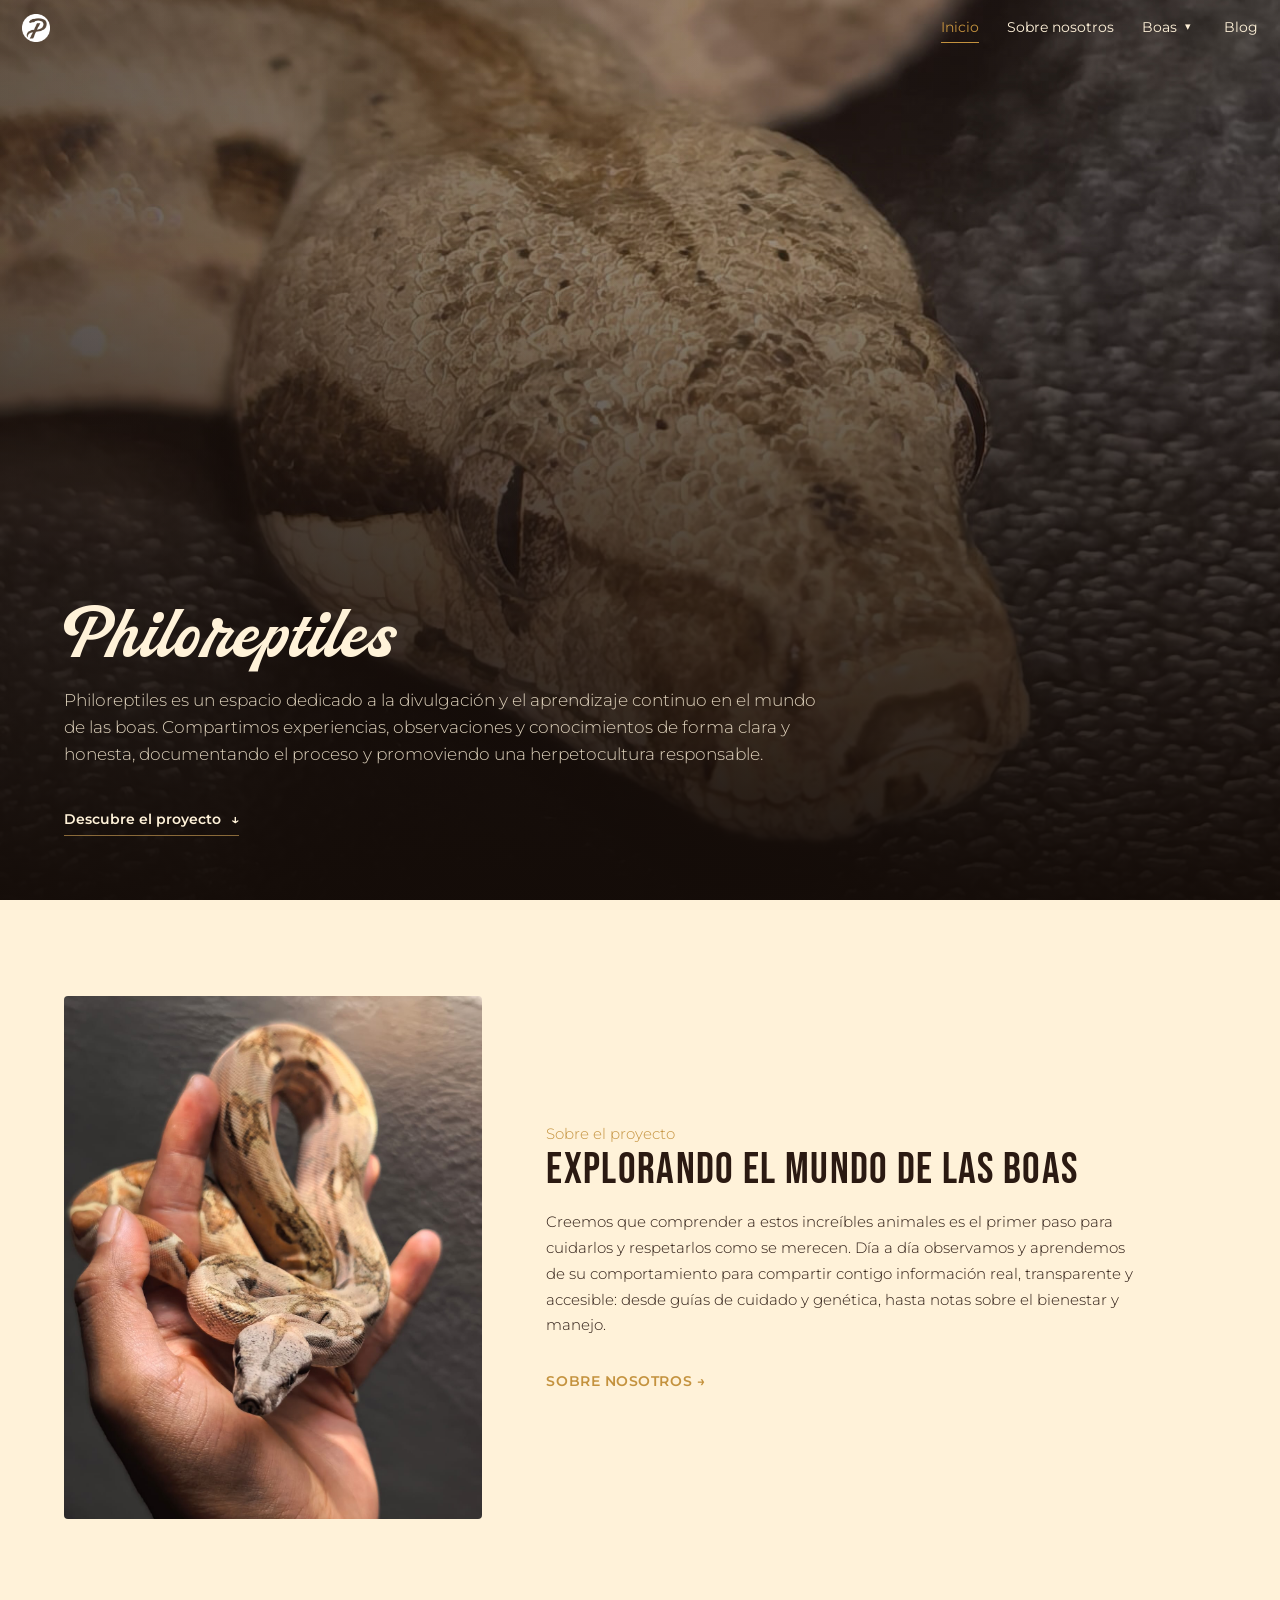
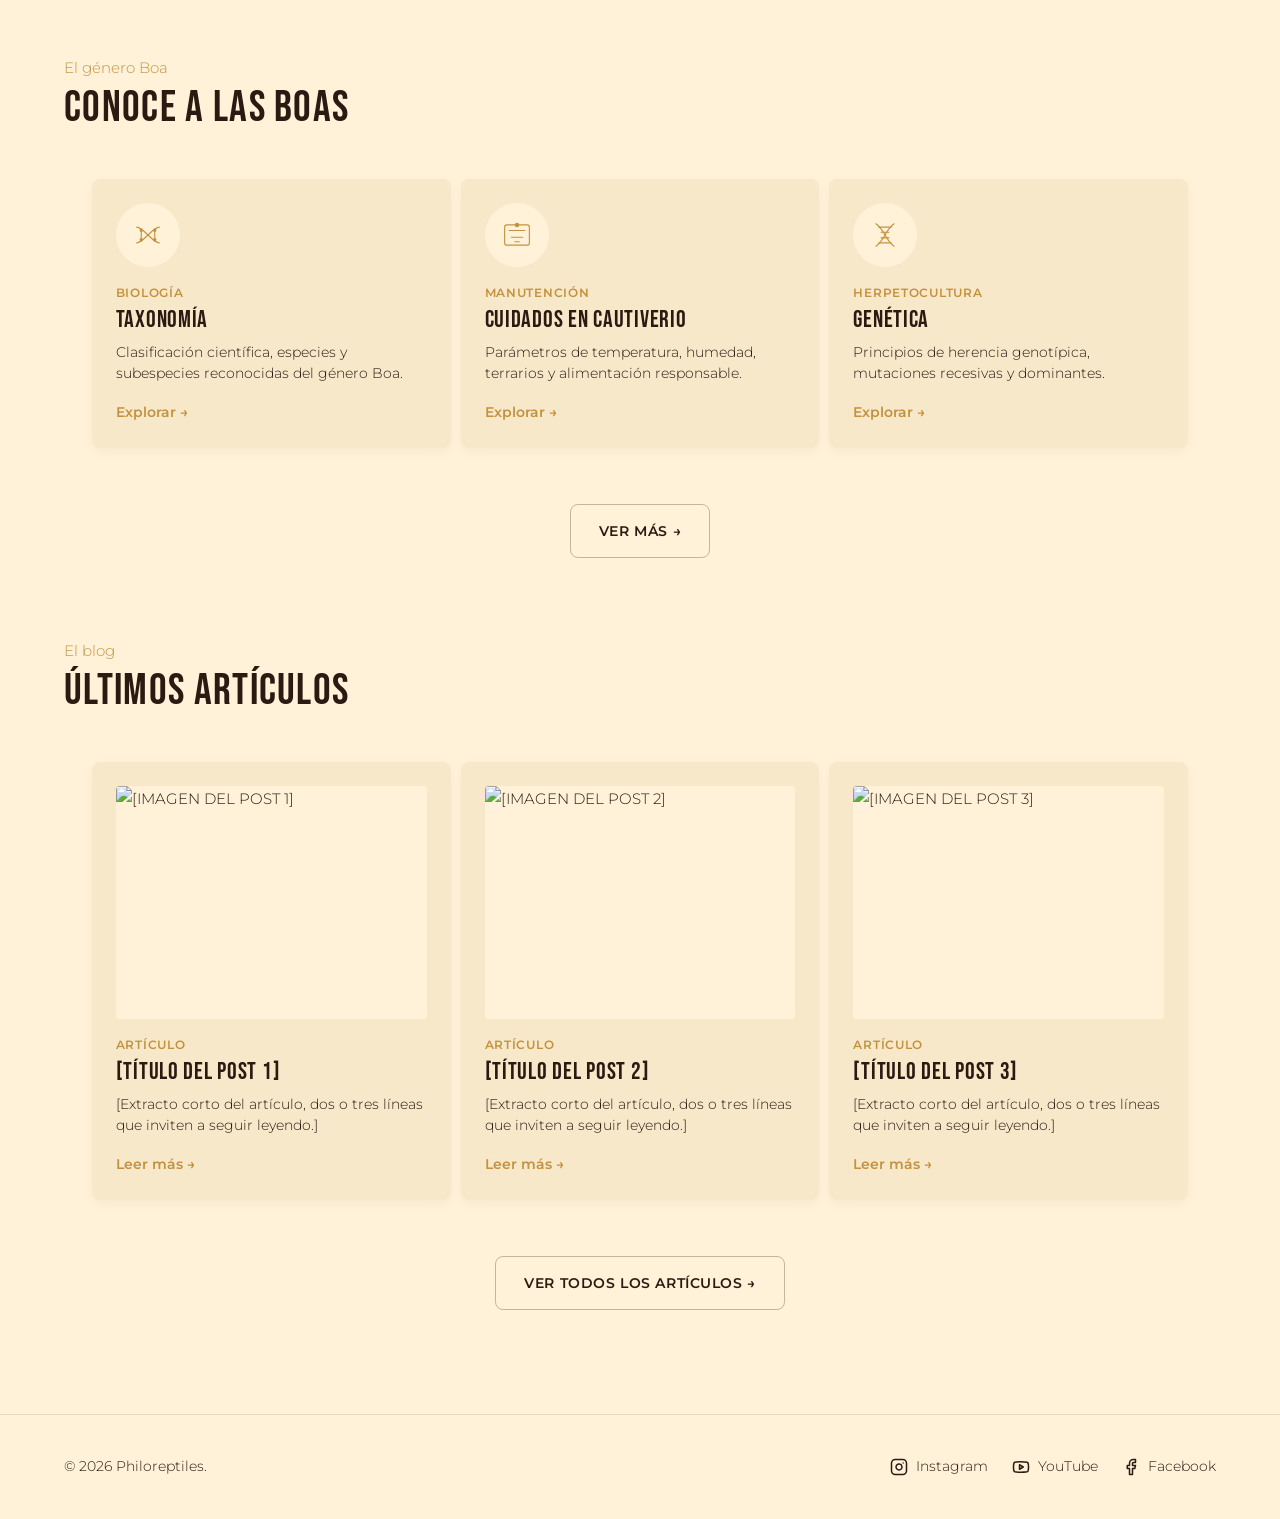
==== commit 8402b034: "Index, lixto" ====
--- a/index.html
+++ b/index.html
@@ -16,11 +16,22 @@
    Mobile-first: base = móvil; escala con min-width 768px y 1024px/1280px
    ========================================================================== */
 
-/* === ANCLAS: compensan la navbar fija === */
+/* === CORRECCIÓN PROBLEMA 1: Variables de altura de la navbar fija === */
+:root {
+  --header-height: 48px;
+}
+
+@media (min-width: 768px) {
+  :root {
+    --header-height: 56px;
+  }
+}
+
+/* === ANCLAS: compensan la navbar fija ajustadas exactamente a su altura real === */
 #sobre-el-proyecto,
 #blog,
 #contacto {
-  scroll-margin-top: 80px;
+  scroll-margin-top: 40px;
 }
 
 /* === HERO A SANGRE === */
@@ -32,8 +43,8 @@
   display: flex;
   align-items: flex-end;
   overflow: hidden;
-  /* Compensa navbar fija (64px) y barra del navegador / safe area */
-  padding-top: calc(64px + var(--space-md));
+  /* HEADER APPLE: compensa la navbar fija (48px móvil) y barra del navegador / safe area */
+  padding-top: calc(48px + var(--space-md));
   padding-bottom: calc(var(--space-lg) + env(safe-area-inset-bottom, 0px));
 }
 
@@ -63,6 +74,8 @@
   margin-inline: auto;
   max-width: 1200px;
   width: 100%;
+  /* HERO CLARO: red de seguridad — nada dentro del hero hereda el chocolate de --text */
+  color: var(--bg);
 }
 
 .hero-content > * { max-width: 760px; }
@@ -70,16 +83,29 @@
 /* Los <p> del hero no heredan el max-width: 70ch de design.css en móvil */
 .hero-content p { max-width: 100%; }
 
-.hero-title { font-size: var(--fs-h1); letter-spacing: 0.02em; margin-bottom: var(--space-sm); }
-
+/* HERO CLARO: título en Peach Club, hueso claro y más pequeño que antes.
+   Móvil: clamp(2rem, 8vw, 3rem). Desktop: ver media query ≥ 768px. */
+.hero-title {
+  font-family: var(--font-logo);
+  font-size: clamp(2rem, 8vw, 3rem);
+  letter-spacing: 0.02em;
+  text-transform: none;
+  color: var(--bg);
+  margin-bottom: var(--space-sm);
+}
+
+/* HERO CLARO: subtítulo hueso al 85% de opacidad (rgba del mismo #FFF2D9).
+   Se usa rgba y no `opacity` para no chocar con la animación .stagger. */
 .hero-subtitle {
   max-width: 100%;
+  font-family: var(--font-body);
   font-size: 0.95rem;
   line-height: 1.7;
   font-weight: 300;
-  color: var(--text-muted);
-}
-
+  color: rgba(255, 242, 217, 0.85);
+}
+
+/* HERO CLARO: enlace en hueso; subrayado dorado apagado; hover dorado. */
 .hero-cta {
   margin-top: var(--space-md);
   margin-bottom: var(--space-sm);
@@ -88,7 +114,7 @@
   gap: 0.6rem;
   font-size: 0.85rem;
   font-weight: 600;
-  color: var(--text);
+  color: var(--bg);
   border-bottom: 1px solid var(--accent-dim);
   padding-bottom: 4px;
   transition: color var(--transition-base), border-color var(--transition-base);
@@ -124,103 +150,11 @@
 .about-text p { color: var(--text-muted); font-weight: 300; max-width: 60ch; margin-bottom: var(--space-sm); }
 .about-text .card-cta { display: inline-block; }
 
-/* === CTA GÉNERO BOA === */
-.boas-cta {
-  padding-block: var(--space-xl);
-  background-color: var(--bg-elevated);
-  text-align: center;
-}
-
-.boas-cta h2 {
-  margin-top: 0.25rem;
-  margin-bottom: var(--space-sm);
-}
-
-.boas-cta p {
-  max-width: 52ch;
-  margin-inline: auto;
-  margin-bottom: var(--space-lg);
-  font-weight: 300;
-  color: var(--text-muted);
-  font-size: 1.05rem;
-}
-
-.boas-cta .btn {
-  display: inline-flex;
-  margin-top: var(--space-md);
-}
-
-/* === ÚLTIMOS ARTÍCULOS === */
-.articles { padding-block: var(--space-lg); }
-.section-intro { margin-bottom: var(--space-lg); max-width: 50ch; }
-
-.card-body h3 { font-size: 1.35rem; }
-
-/* === REDES SOCIALES === */
-.social-strip {
-  padding: var(--space-xl) 0;
-  background-color: var(--bg-elevated);
-  text-align: center;
-}
-
-.social-strip h2 {
-  font-size: var(--fs-h2);
-  margin-top: 0.25rem;
-}
-
-.social-strip p {
-  margin: var(--space-xs) auto var(--space-lg);
-  max-width: 48ch;
-  font-weight: 300;
-  color: var(--text-muted);
-  font-size: 1.05rem;
-}
-
-.social-strip .social-links {
-  display: flex;
-  flex-wrap: wrap;
-  justify-content: center;
-  gap: var(--space-md);
-}
-
-.social-strip .social-btn {
-  display: inline-flex;
-  align-items: center;
-  gap: 0.75rem;
-  padding: 0.7rem 1.4rem;
-  border-radius: 9999px;
-  background: rgba(255, 255, 255, 0.04);
-  border: 1px solid rgba(255, 255, 255, 0.12);
-  color: var(--text);
-  font-weight: 500;
-  font-size: 0.9rem;
-  text-decoration: none;
-  transition: all var(--transition-base, 0.3s ease);
-}
-
-.social-strip .social-btn svg {
-  width: 22px;
-  height: 22px;
-  fill: currentColor;
-  stroke: none;
-  transition: transform var(--transition-base, 0.3s ease);
-}
-
-.social-strip .social-btn:hover {
-  background: rgba(255, 255, 255, 0.08);
-  border-color: var(--accent);
-  color: var(--accent);
-  transform: translateY(-3px);
-}
-
-.social-strip .social-btn:hover svg {
-  transform: scale(1.1);
-}
-
 /* === TABLET / ESCRITORIO (≥ 768px) === */
 @media (min-width: 768px) {
   .hero {
-    padding-top: calc(80px + var(--space-md));
+    /* HEADER APPLE: navbar fija de 56px en desktop */
+    padding-top: calc(56px + var(--space-md));
     padding-bottom: 0;
   }
 
@@ -230,6 +164,11 @@
   }
 
   .hero-content p { max-width: 70ch; }
+
+  /* HERO CLARO: título desktop clamp(2.5rem, 5vw, 3.5rem) */
+  .hero-title {
+    font-size: clamp(2.5rem, 5vw, 3.5rem);
+  }
 
   .hero-subtitle {
     max-width: 46ch;
@@ -250,19 +189,6 @@
   }
 
   .about-photo { margin-top: 0; }
-
-  .card-body h3 { font-size: var(--fs-h3); }
-
-  .articles { padding-bottom: var(--space-2xl); }
-
-  .boas-cta { padding-block: var(--space-2xl); }
-
-  .social-strip { padding: var(--space-2xl) 0; }
-
-  .social-strip .social-btn {
-    padding: 0.85rem 1.75rem;
-    font-size: 0.95rem;
-  }
 }
 
 /* === ESCRITORIO (≥ 1024px) === */
@@ -285,14 +211,10 @@
 /* === MOVIMIENTO REDUCIDO === */
 @media (prefers-reduced-motion: reduce) {
   .hero-cta,
-  .hero-cta .arrow,
-  .social-strip .social-btn,
-  .social-strip .social-btn svg {
+  .hero-cta .arrow {
     transition: none;
   }
-  .hero-cta:hover .arrow,
-  .social-strip .social-btn:hover,
-  .social-strip .social-btn:hover svg {
+  .hero-cta:hover .arrow {
     transform: none;
   }
 }
@@ -300,9 +222,13 @@
 </head>
 <body>
 
-<header class="main-header">
-  <div class="container header-content">
-    <a href="#inicio" class="logo-text">Philoreptiles</a>
+<!-- HEADER APPLE: el index arranca en estado .transparent (sobre el hero);
+     main.js lo quita al hacer scroll y añade .scrolled. -->
+<header class="main-header transparent">
+  <div class="header-content">
+    <a href="index.html" class="logo-link" aria-label="Philoreptiles">
+      <img src="./img/logo.png" alt="Philoreptiles" class="logo-img" width="180" height="180">
+    </a>
     <nav class="main-nav" id="main-nav">
       <ul>
         <li><a href="#inicio" class="active">Inicio</a></li>
@@ -332,7 +258,7 @@
   <!-- 1. HERO -->
   <section id="inicio" class="hero">
     <div class="hero-media">
-      <img src="img/textura.jpg" alt="Boa constrictor entre la vegetación">
+      <img src="img/textura1.jpg" alt="Boa constrictor entre la vegetación">
     </div>
     <div class="container hero-content stagger">
       <h1 class="hero-title">Philoreptiles</h1>
@@ -348,7 +274,7 @@
   <section id="sobre-el-proyecto" class="about reveal">
     <div class="container">
       <div class="about-photo">
-        <img src="img/Profile1.jpg" alt="Sobre Philoreptiles">
+        <img src="img/1.jpg" alt="Sobre Philoreptiles">
       </div>
       <div class="about-text">
         <span class="text-accent">Sobre el proyecto</span>
@@ -361,57 +287,133 @@
     </div>
   </section>
 
-  <!-- 2b. CTA GÉNERO BOA -->
-  <section class="boas-cta reveal">
-    <div class="container">
-      <span class="text-accent">El género Boa</span>
-      <h2>Conoce a las boas</h2>
-      <p>Un recorrido por la taxonomía, los cuidados, la genética, los morfos y la legalidad de uno de los géneros de serpientes más fascinantes.</p>
-      <a href="./boas.html" class="btn btn-primary">Explorar el género Boa →</a>
+  <!-- 3. CARRUSEL: CONOCE A LAS BOAS (Conserva flechas y dots) -->
+  <section id="boas" class="carousel-section reveal" role="region" aria-label="Conoce a las boas">
+    <div class="carousel-container container">
+      <div class="carousel-header">
+        <span class="text-accent">El género Boa</span>
+        <h2>Conoce a las boas</h2>
+      </div>
+    </div>
+    <div class="carousel" role="region" aria-label="Carrusel de conocimiento sobre el género Boa">
+      <div class="carousel-track" aria-label="Explorar subsecciones de Boas">
+        
+        <!-- Ficha 1: Taxonomía -->
+        <a href="boas/taxonomia.html" class="carousel-item">
+          <div class="carousel-item-icon">
+            <svg viewBox="0 0 64 64" width="36" height="36" fill="none" stroke="currentColor" stroke-width="2" stroke-linecap="round" stroke-linejoin="round" vector-effect="non-scaling-stroke">
+              <path d="M12 18 C 24 18, 40 46, 52 46"/>
+              <path d="M12 46 C 24 46, 40 18, 52 18"/>
+              <line x1="20" y1="23.5" x2="20" y2="40.5"/>
+              <line x1="32" y1="32" x2="32" y2="32"/>
+              <line x1="44" y1="23.5" x2="44" y2="40.5"/>
+              <circle cx="20" cy="23.5" r="2" fill="currentColor"/>
+              <circle cx="20" cy="40.5" r="2" fill="currentColor"/>
+              <circle cx="44" cy="23.5" r="2" fill="currentColor"/>
+              <circle cx="44" cy="40.5" r="2" fill="currentColor"/>
+            </svg>
+          </div>
+          <span class="carousel-item-eyebrow">Biología</span>
+          <h3 class="carousel-item-title">Taxonomía</h3>
+          <p class="carousel-item-text">Clasificación científica, especies y subespecies reconocidas del género Boa.</p>
+          <span class="carousel-item-link">Explorar →</span>
+        </a>
+
+        <!-- Ficha 2: Cuidados en cautiverio -->
+        <a href="boas/cuidados.html" class="carousel-item">
+          <div class="carousel-item-icon">
+            <svg viewBox="0 0 64 64" width="36" height="36" fill="none" stroke="currentColor" stroke-width="2" stroke-linecap="round" stroke-linejoin="round" vector-effect="non-scaling-stroke">
+              <rect x="10" y="14" width="44" height="36" rx="4"/>
+              <path d="M18 24 h28"/>
+              <path d="M22 36 h20"/>
+              <path d="M28 44 h8"/>
+              <circle cx="32" cy="14" r="3" fill="currentColor"/>
+            </svg>
+          </div>
+          <span class="carousel-item-eyebrow">Manutención</span>
+          <h3 class="carousel-item-title">Cuidados en cautiverio</h3>
+          <p class="carousel-item-text">Parámetros de temperatura, humedad, terrarios y alimentación responsable.</p>
+          <span class="carousel-item-link">Explorar →</span>
+        </a>
+
+        <!-- Ficha 3: Genética -->
+        <a href="boas/genetica.html" class="carousel-item">
+          <div class="carousel-item-icon">
+            <svg viewBox="0 0 64 64" width="36" height="36" fill="none" stroke="currentColor" stroke-width="2" stroke-linecap="round" stroke-linejoin="round" vector-effect="non-scaling-stroke">
+              <path d="M16 12 C 32 24, 32 40, 48 52"/>
+              <path d="M48 12 C 32 24, 32 40, 16 52"/>
+              <line x1="21" y1="18" x2="43" y2="18"/>
+              <line x1="25" y1="27" x2="39" y2="27"/>
+              <line x1="25" y1="37" x2="39" y2="37"/>
+              <line x1="21" y1="46" x2="43" y2="46"/>
+            </svg>
+          </div>
+          <span class="carousel-item-eyebrow">Herpetocultura</span>
+          <h3 class="carousel-item-title">Genética</h3>
+          <p class="carousel-item-text">Principios de herencia genotípica, mutaciones recesivas y dominantes.</p>
+          <span class="carousel-item-link">Explorar →</span>
+        </a>
+
+      </div>
+      <div class="carousel-dots"></div>
+    </div>
+    <div class="carousel-footer">
+      <a href="./boas.html" class="btn btn-secondary">Ver más →</a>
     </div>
   </section>
 
-  <!-- 3. ÚLTIMOS ARTÍCULOS -->
-  <section id="blog" class="articles reveal">
-    <div class="container">
-      <div class="section-intro">
+  <!-- 4. CARRUSEL: ÚLTIMOS ARTÍCULOS (Se añade la clase .carousel--no-arrows para ocultar flechas siempre y dots en desktop) -->
+  <section id="blog" class="carousel-section reveal" role="region" aria-label="Últimos artículos">
+    <div class="carousel-container container">
+      <div class="carousel-header">
         <span class="text-accent">El blog</span>
         <h2>Últimos artículos</h2>
       </div>
-      <div class="cards-grid">
-        <a href="./posts/post-1.html" class="card">
-          <div class="card-image">
+    </div>
+    <div class="carousel carousel--no-arrows" role="region" aria-label="Carrusel de artículos del blog">
+      <div class="carousel-track" aria-label="Artículos recientes">
+        
+        <!-- Artículo 1 -->
+        <a href="./posts/post-1.html" class="carousel-item">
+          <div class="carousel-item-image">
             <img src="https://picsum.photos/seed/philoreptiles1/600/450" alt="[IMAGEN DEL POST 1]">
           </div>
-          <div class="card-body">
-            <h3>[Título del post 1]</h3>
-            <p>[Extracto corto del artículo, dos o three líneas que inviten a seguir leyendo.]</p>
-            <span class="card-cta">Leer más →</span>
-          </div>
-        </a>
-        <a href="./posts/post-2.html" class="card">
-          <div class="card-image">
+          <span class="carousel-item-eyebrow">Artículo</span>
+          <h3 class="carousel-item-title">[Título del post 1]</h3>
+          <p class="carousel-item-text">[Extracto corto del artículo, dos o tres líneas que inviten a seguir leyendo.]</p>
+          <span class="carousel-item-link">Leer más →</span>
+        </a>
+
+        <!-- Artículo 2 -->
+        <a href="./posts/post-2.html" class="carousel-item">
+          <div class="carousel-item-image">
             <img src="https://picsum.photos/seed/philoreptiles2/600/450" alt="[IMAGEN DEL POST 2]">
           </div>
-          <div class="card-body">
-            <h3>[Título del post 2]</h3>
-            <p>[Extracto corto del artículo, dos o tres líneas que inviten a seguir leyendo.]</p>
-            <span class="card-cta">Leer más →</span>
-          </div>
-        </a>
-        <a href="./posts/post-3.html" class="card">
-          <div class="card-image">
+          <span class="carousel-item-eyebrow">Artículo</span>
+          <h3 class="carousel-item-title">[Título del post 2]</h3>
+          <p class="carousel-item-text">[Extracto corto del artículo, dos o tres líneas que inviten a seguir leyendo.]</p>
+          <span class="carousel-item-link">Leer más →</span>
+        </a>
+
+        <!-- Artículo 3 -->
+        <a href="./posts/post-3.html" class="carousel-item">
+          <div class="carousel-item-image">
             <img src="https://picsum.photos/seed/philoreptiles3/600/450" alt="[IMAGEN DEL POST 3]">
           </div>
-          <div class="card-body">
-            <h3>[Título del post 3]</h3>
-            <p>[Extracto corto del artículo, dos o tres líneas que inviten a seguir leyendo.]</p>
-            <span class="card-cta">Leer más →</span>
-          </div>
-        </a>
-      </div>
+          <span class="carousel-item-eyebrow">Artículo</span>
+          <h3 class="carousel-item-title">[Título del post 3]</h3>
+          <p class="carousel-item-text">[Extracto corto del artículo, dos o tres líneas que inviten a seguir leyendo.]</p>
+          <span class="carousel-item-link">Leer más →</span>
+        </a>
+
+      </div>
+      <div class="carousel-dots"></div>
+    </div>
+    <div class="carousel-footer">
+      <a href="blog.html" class="btn btn-secondary">Ver todos los artículos →</a>
     </div>
   </section>
+
 </main>
 
 <footer class="main-footer">
@@ -436,4 +438,4 @@
 
 <script src="./js/main.js"></script>
 </body>
-</html>
+</html>
--- a/css/design.css
+++ b/css/design.css
@@ -13,22 +13,24 @@
 
 /* ==========================================================================
    === VARIABLES ===
+   MODO CLARO: --bg y --text intercambian sus valores originales (fondo
+   hueso, texto chocolate); --accent y --accent-dim se mantienen igual.
    ========================================================================== */
 :root {
   /* Colores */
-  --bg: #2B1A12;
-  --bg-elevated: #3D2820;
-  --text: #FFF2D9;
-  --text-muted: #B8A88C;
+  --bg: #FFF2D9;
+  --bg-elevated: #F7E8CA;
+  --text: #2B1A12;
+  --text-muted: #2B1A12;
   --accent: #C4923E;
   --accent-dim: #8A6A3A;
 
-  /* Derivados útiles */
-  --border-subtle: rgba(196, 146, 62, 0.20);
-  --border-strong: rgba(196, 146, 62, 0.45);
-  --overlay: rgba(43, 26, 18, 0.75);
-  --shadow-soft: 0 8px 24px rgba(0, 0, 0, 0.35);
-  --shadow-strong: 0 16px 40px rgba(0, 0, 0, 0.55);
+  /* Derivados útiles — bordes y sombras recalculados en tono chocolate para modo claro */
+  --border-subtle: rgba(43, 26, 18, 0.12);
+  --border-strong: rgba(43, 26, 18, 0.28);
+  --overlay: rgba(43, 26, 18, 0.55);
+  --shadow-soft: 0 8px 24px rgba(43, 26, 18, 0.08);
+  --shadow-strong: 0 16px 40px rgba(43, 26, 18, 0.12);
 
   /* Tipografía */
   --font-logo: 'Peach Club', 'Bebas Neue', sans-serif;
@@ -100,14 +102,12 @@
   min-height: 100vh;
   -webkit-font-smoothing: antialiased;
   text-rendering: optimizeLegibility;
-
-  /* Textura de escamas, fija sobre todo el fondo */
-  background-image: url("data:image/svg+xml,%3Csvg xmlns='http://www.w3.org/2000/svg' width='80' height='80' viewBox='0 0 80 80'%3E%3Cpath d='M40 0 L80 40 L40 80 L0 40 Z' fill='none' stroke='%23C4923E' stroke-opacity='0.15' stroke-width='1.2'/%3E%3Cpath d='M40 15 L65 40 L40 65 L15 40 Z' fill='none' stroke='%23FFF2D9' stroke-opacity='0.06' stroke-width='1'/%3E%3Ccircle cx='40' cy='40' r='2' fill='%23C4923E' fill-opacity='0.2'/%3E%3C/svg%3E");
-  background-repeat: repeat;
-  background-attachment: fixed;
-}
-
-/* Luz radial suave entre hojas, detrás de todo el contenido */
+  /* MODO CLARO: se elimina la textura de escamas; el fondo es ahora un
+     color plano hueso (var(--bg)), sin background-image de patrón. */
+}
+
+/* MODO CLARO: reemplaza el patrón de escamas por dos luces radiales
+   doradas muy sutiles en las esquinas, detrás de todo el contenido. */
 body::before {
   content: "";
   position: fixed;
@@ -115,8 +115,8 @@
   z-index: -1;
   pointer-events: none;
   background-image:
-    radial-gradient(ellipse 55% 45% at 8% 6%, rgba(196, 146, 62, 0.07), transparent 60%),
-    radial-gradient(ellipse 55% 45% at 94% 92%, rgba(138, 106, 58, 0.06), transparent 60%);
+    radial-gradient(ellipse 55% 45% at 8% 6%, rgba(196, 146, 62, 0.06), transparent 60%),
+    radial-gradient(ellipse 55% 45% at 94% 92%, rgba(196, 146, 62, 0.04), transparent 60%);
 }
 
 /* ==========================================================================
@@ -196,9 +196,10 @@
   font-size: 0.9em;
 }
 
+/* MODO CLARO: texto chocolate sobre dorado para mantener contraste en la selección */
 ::selection {
   background: var(--accent);
-  color: var(--bg);
+  color: var(--text);
 }
 
 /* ==========================================================================
--- a/css/styles.css
+++ b/css/styles.css
@@ -4,39 +4,128 @@
    que debe cargarse ANTES que este archivo.
    ========================================================================== */
 
-/* === NAVBAR === */
+/* === SCROLL SUAVE Y PREFERS-REDUCED-MOTION === */
+html {
+  scroll-behavior: smooth;
+}
+
+@media (prefers-reduced-motion: reduce) {
+  html {
+    scroll-behavior: auto;
+  }
+}
+
+/* === NAVBAR — ESTILO APPLE ===
+   HEADER APPLE: delgado (48px móvil / 56px desktop), símbolo de marca a la
+   izquierda y menú a la derecha, con espacio vacío al centro.
+   El estado BASE es sólido (hueso translúcido + blur), que es el que usan
+   las páginas sin .hero. En el index el <header> lleva además la clase
+   .transparent desde el HTML (evita el parpadeo antes de que cargue el JS)
+   y main.js la quita al hacer scroll. */
 .main-header {
   position: fixed;
   top: 0;
   left: 0;
   width: 100%;
+  height: 48px;
   z-index: 1000;
-  /* Hueso — antes era chocolate translúcido (rgba(43,26,18,...)),
-     que corresponde a --bg. Ahora usamos --text (#FFF2D9) en rgb
-     literal porque rgba() no puede tomar un var() como componente. */
-  background: rgba(255, 242, 217, 0.85);
+  background: rgba(255, 242, 217, 0.92);
   backdrop-filter: blur(10px);
   -webkit-backdrop-filter: blur(10px);
   border-bottom: 1px solid var(--border-subtle);
-  transition: background-color var(--transition-base), box-shadow var(--transition-base);
-}
-
+  transition: background-color var(--transition-base), border-color var(--transition-base);
+}
+
+@media (min-width: 768px) {
+  .main-header {
+    height: 56px;
+  }
+}
+
+/* HEADER APPLE: estado con scroll (y estado permanente en páginas sin .hero):
+   fondo hueso sólido con blur y borde inferior sutil. */
 .main-header.scrolled {
-  background: rgba(255, 242, 217, 0.97);
-  box-shadow: var(--shadow-soft);
-}
-
-.header-content {
+  background: rgba(255, 242, 217, 0.92);
+  backdrop-filter: blur(10px);
+  -webkit-backdrop-filter: blur(10px);
+  border-bottom: 1px solid var(--border-subtle);
+}
+
+/* HEADER APPLE: estado transparente sobre el hero oscuro del index.
+   Textos y logo en hueso claro (var(--bg)); el logo se invierte a blanco
+   con filter. Se excluye .menu-open: con el panel móvil abierto el header
+   vuelve a ser sólido para que el logo y el botón se lean sobre el panel. */
+.main-header.transparent:not(.menu-open) {
+  background: transparent;
+  backdrop-filter: none;
+  -webkit-backdrop-filter: none;
+  border-bottom-color: transparent;
+}
+
+.main-header.transparent:not(.menu-open) .logo-img {
+  filter: brightness(0) invert(1);
+}
+
+.main-header.transparent:not(.menu-open) .logo-text,
+.main-header.transparent:not(.menu-open) .main-nav > ul > li > a,
+.main-header.transparent:not(.menu-open) .dropdown-toggle,
+.main-header.transparent:not(.menu-open) .menu-toggle {
+  color: var(--bg);
+}
+
+.main-header.transparent:not(.menu-open) .logo-text:hover,
+.main-header.transparent:not(.menu-open) .main-nav > ul > li > a:hover,
+.main-header.transparent:not(.menu-open) .main-nav > ul > li > a.active,
+.main-header.transparent:not(.menu-open) .dropdown-toggle:hover,
+.main-header.transparent:not(.menu-open) .dropdown-toggle[aria-expanded="true"] {
+  color: var(--accent);
+}
+
+/* HEADER APPLE: contenedor a casi todo el ancho (padding lateral de 22px),
+   sin el límite de 1200px de .container. Extremos izquierda/derecha. */
+.main-header .header-content {
   display: flex;
   justify-content: space-between;
   align-items: center;
-  padding-block: 1rem;
-}
-
+  height: 100%;
+  max-width: none;
+  margin-inline: 0;
+  padding-block: 0;
+  padding-inline: 22px;
+}
+
+/* HEADER APPLE: logo = solo el símbolo cuadrado (24px móvil / 28px desktop). */
+.logo-link {
+  display: inline-flex;
+  align-items: center;
+  height: 100%;
+  flex-shrink: 0;
+}
+
+.logo-img {
+  height: 24px;
+  width: auto;
+  max-width: none;
+  aspect-ratio: 1 / 1;
+  object-fit: contain;
+  transition: filter var(--transition-fast), opacity var(--transition-fast);
+}
+
+.logo-link:hover .logo-img {
+  opacity: 0.8;
+}
+
+@media (min-width: 768px) {
+  .logo-img {
+    height: 28px;
+  }
+}
+
+/* Compatibilidad: páginas que aún no migraron al logo de imagen. */
 .logo-text {
   font-family: var(--font-logo);
-  color: var(--bg);
-  font-size: 1.8rem;
+  color: var(--text);
+  font-size: 1.6rem;
   letter-spacing: 0.02em;
   text-transform: none;
   transition: color var(--transition-fast);
@@ -46,18 +135,21 @@
   color: var(--accent);
 }
 
+/* HEADER APPLE: items del menú — Montserrat 400, sentence case,
+   sin bordes ni fondo; hover dorado; subrayado dorado solo en .active. */
 .main-nav > ul {
   display: flex;
-  gap: 2rem;
+  gap: 28px;
   list-style: none;
   align-items: center;
 }
 
 .main-nav a {
-  color: var(--text-muted);
+  color: var(--text);
   font-family: var(--font-body);
   font-weight: 400;
   font-size: 0.95rem;
+  text-transform: none;
   text-decoration: none;
   position: relative;
   padding: 0.5rem 0;
@@ -65,7 +157,7 @@
 }
 
 .main-nav a:hover {
-  color: var(--text);
+  color: var(--accent);
 }
 
 .main-nav a.active {
@@ -82,31 +174,26 @@
   background: var(--accent);
 }
 
-/* En desktop el nav vive directo sobre el banner (ahora hueso), sin
-   panel propio de por medio, así que necesita texto oscuro. En móvil
-   el <nav> se convierte en un panel flotante con fondo oscuro propio
-   (más abajo, en NAVBAR — RESPONSIVE) y el texto claro original sigue
-   funcionando ahí sin tocarlo. */
+/* HEADER APPLE (desktop): el nav ocupa toda la altura del header para que
+   el submenú de "Boas" arranque justo en el borde inferior del header. */
 @media (min-width: 768px) {
+  .main-nav {
+    height: 100%;
+  }
+
+  .main-nav > ul {
+    height: 100%;
+    align-items: stretch;
+  }
+
+  .main-nav > ul > li {
+    display: flex;
+    align-items: center;
+  }
+
   .main-nav a {
-    color: var(--bg);
-  }
-
-  .main-nav a:hover {
-    color: var(--accent-dim);
-  }
-
-  .main-nav a.active {
-    color: var(--accent);
-  }
-
-  .dropdown-toggle {
-    color: var(--bg);
-  }
-
-  .dropdown-toggle:hover,
-  .dropdown-toggle[aria-expanded="true"] {
-    color: var(--accent-dim);
+    font-size: 0.85rem;
+    padding: 0.25rem 0;
   }
 }
 
@@ -115,12 +202,11 @@
 }
 
 /* El <a> de texto ("Boas") y el <button> de la flecha son hermanos.
-   Ambos inline-flex: se acomodan naturalmente uno junto al otro, como
+   Ambos inline-flex: se acomodan naturally uno junto al otro, como
    si fueran texto. El <ul class="dropdown-menu"> es un elemento de
    bloque normal (comportamiento por defecto de <ul>), así que cae
-   SIEMPRE en su propia línea, debajo de ellos — sin necesidad de
-   flex/flex-wrap en el <li> padre, que es lo que causaba el bug
-   anterior (el submenú apareciendo al lado del texto). */
+   SIEMPRE en su propia línea, debajo de ellos (en móvil). En desktop
+   el <li> es flex y el submenú es absoluto, así que no interfiere. */
 .dropdown > a.nav-link {
   display: inline-flex;
   align-items: center;
@@ -130,12 +216,13 @@
   display: inline-flex;
   align-items: center;
   justify-content: center;
+  vertical-align: middle;
   background: transparent;
   border: none;
   font: inherit;
   padding: 0.5rem 0.3rem;
   margin-left: 0.2rem;
-  color: var(--text-muted);
+  color: var(--text);
   cursor: pointer;
   transition: color var(--transition-fast);
 }
@@ -168,18 +255,20 @@
   width: 100%;
 }
 
+/* HEADER APPLE: texto chocolate sobre el panel beige (también con el header transparente). */
 .dropdown-menu a {
   display: block;
   padding: 0.7rem 1.4rem;
-  color: var(--text-muted);
+  color: var(--text);
   font-size: 0.9rem;
   white-space: nowrap;
+  overflow-wrap: normal;
   transition: color var(--transition-fast), background-color var(--transition-fast);
 }
 
 .dropdown-menu a:hover {
   background: rgba(196, 146, 62, 0.10);
-  color: var(--text);
+  color: var(--accent);
 }
 
 .dropdown-menu a.active {
@@ -188,17 +277,21 @@
 }
 
 /* === DROPDOWN MENU — DESKTOP ===
-   Panel flotante, una sola columna, alineado a la IZQUIERDA de
-   ".dropdown" — es decir, arranca justo debajo de la palabra "Boas"
-   (que es el primer hijo), no debajo de todo el bloque a+botón.
+   Panel flotante alineado a la derecha de ".dropdown" (right: 0),
+   lo que garantiza que se despliegue hacia la izquierda del elemento
+   y mantenga al menos 22px de margen con el borde derecho de la ventana.
    Se abre con :hover sobre el <li> Y con la clase .open (click en
-   el botón-flecha). El <a> de texto nunca controla la apertura. */
+   el botón-flecha). El <a> de texto nunca controla la apertura.
+   MODO CLARO: fondo beige elevado (var(--bg-elevated)) con borde y
+   sombra chocolate sutiles. */
 @media (min-width: 768px) {
   .dropdown-menu {
     position: absolute;
     top: 100%;
-    left: 0;
-    min-width: 240px;
+    right: 0;
+    left: auto;
+    min-width: 260px;
+    max-width: calc(100vw - 44px);
     width: max-content;
     background: var(--bg-elevated);
     border: 1px solid var(--border-subtle);
@@ -222,9 +315,8 @@
 /* === DROPDOWN MENU — MÓVIL ===
    Sin hover disponible: se abre/cierra ÚNICAMENTE con click en la
    flecha (clase .open añadida por JS). El <li class="dropdown">
-   pasa a width:100% (en vez de encogerse al ancho de "Boas ▾" como
-   los demás items) para que el submenú tenga todo el ancho del nav
-   y no se comprima. Indentado y sin chrome pesado. */
+   pasa a width:100% para que el submenú tenga todo el ancho del panel.
+   HEADER APPLE: submenú indentado dentro del panel. */
 @media (max-width: 767px) {
   .dropdown {
     width: 100%;
@@ -241,8 +333,9 @@
     visibility: visible;
     transform: none;
     display: none;
-    margin-top: 0.25rem;
-    padding-left: 1rem;
+    margin-top: 0;
+    margin-bottom: 0.5rem;
+    padding: 0 0 0 1rem;
     border-left: 1px solid var(--border-subtle);
   }
 
@@ -252,59 +345,128 @@
 
   .dropdown-menu a {
     white-space: normal;
-  }
-}
-
+    padding: 0.65rem 0.75rem;
+  }
+}
+
+/* HEADER APPLE: botón hamburguesa a la derecha (solo móvil), alto completo
+   del header para un área táctil cómoda. .transparent lo vuelve claro
+   (ver bloque .main-header.transparent más arriba). */
 .menu-toggle {
   display: none;
   background: transparent;
   border: none;
-  color: var(--bg);
+  color: var(--text);
   font-size: 1.5rem;
+  line-height: 1;
+  height: 100%;
+  padding: 0 0 0 var(--space-sm);
   cursor: pointer;
-}
-
-/* === NAVBAR — RESPONSIVE === */
+  transition: color var(--transition-fast);
+}
+
+.menu-toggle:hover {
+  color: var(--accent);
+}
+
+/* HEADER APPLE: fondo oscurecido detrás del panel móvil. Lo crea main.js
+   (div.nav-backdrop) y solo existe visualmente en móvil. */
+.nav-backdrop {
+  display: none;
+}
+
+/* === NAVBAR — RESPONSIVE (móvil) ===
+   HEADER APPLE: el panel se despliega desde arriba, a todo el ancho, con
+   fondo hueso sólido. Animación de ~300ms: revelado desde arriba (clip-path)
+   + fade + ligero deslizamiento. Va por debajo del header (z-index 999 < 1000).
+   Al estar dentro del header (position: fixed), top: 100% arranca en su
+   borde inferior real y la altura máxima se calcula contra su alto. */
 @media (max-width: 767px) {
-  /* El <nav> es hijo de .main-header (position: fixed), así que su
-     contenedor de referencia es el propio header y NO el viewport.
-     Por eso top: 100% arranca EXACTAMENTE en el borde inferior real del
-     header, sin importar cuánto mida (no hay que estimar 64px, 68px, etc.
-     y no hay que ajustar nada si el header cambia de altura).
-     Con top: 0 el panel taparía el logo y el botón ☰ (que son texto
-     oscuro sobre el fondo oscuro del panel), por eso no se usa.
-     El alto es "100% del viewport menos la altura del header":
-     el 100% dentro de calc() se resuelve contra el alto del header. */
   .main-nav {
     position: absolute;
     top: 100%;
-    right: 0;
-    z-index: 999; /* menor que .main-header (1000) */
-    width: 80%;
-    max-width: 320px;
-    height: calc(100vh - 100%);  /* fallback */
-    height: calc(100dvh - 100%); /* móviles con barra de navegador dinámica */
-    background: var(--bg-elevated);
-    border-left: 1px solid var(--border-subtle);
-    padding: 2rem 1.5rem;
-    padding-bottom: var(--space-lg);
-    transform: translateX(100%);
-    transition: transform var(--transition-base);
+    left: 0;
+    z-index: 999;
+    width: 100%;
+    max-height: calc(100vh - 100%);  /* fallback */
+    max-height: calc(100dvh - 100%); /* móviles con barra de navegador dinámica */
     overflow-y: auto;
+    background: var(--bg);
+    border-bottom: 1px solid var(--border-subtle);
+    padding: var(--space-xs) var(--space-md) var(--space-md);
+    clip-path: inset(0 0 100% 0);
+    opacity: 0;
+    visibility: hidden;
+    transform: translateY(-8px);
+    transition:
+      clip-path var(--transition-base),
+      opacity var(--transition-base),
+      transform var(--transition-base),
+      visibility 0s linear 0.3s;
   }
 
   .main-nav.open {
-    transform: translateX(0);
-  }
-
+    clip-path: inset(0);
+    opacity: 1;
+    visibility: visible;
+    transform: translateY(0);
+    transition-delay: 0s;
+  }
+
+  /* Items en una sola columna, alineados a la izquierda, con aire. */
   .main-nav > ul {
     flex-direction: column;
-    align-items: flex-start;
-    gap: 1.5rem;
+    align-items: stretch;
+    gap: 0;
+  }
+
+  .main-nav > ul > li {
+    width: 100%;
+    border-bottom: 1px solid var(--border-subtle);
+  }
+
+  .main-nav > ul > li:last-child {
+    border-bottom: none;
+  }
+
+  .main-nav > ul > li > a {
+    display: inline-block;
+    padding: 0.85rem 0;
+  }
+
+  .dropdown-toggle {
+    padding: 0.85rem 0.75rem;
   }
 
   .menu-toggle {
+    display: flex;
+    align-items: center;
+  }
+
+  /* Con el panel abierto el header es sólido (aunque esté en .transparent). */
+  .main-header.menu-open {
+    background: var(--bg);
+    backdrop-filter: none;
+    -webkit-backdrop-filter: none;
+    border-bottom-color: var(--border-subtle);
+  }
+
+  /* Fondo de pantalla oscurecido detrás del panel (por debajo del header). */
+  .nav-backdrop {
     display: block;
+    position: fixed;
+    inset: 0;
+    z-index: 900;
+    background: var(--overlay);
+    opacity: 0;
+    visibility: hidden;
+    transition: opacity var(--transition-base), visibility 0s linear 0.3s;
+  }
+
+  .nav-backdrop.visible {
+    opacity: 1;
+    visibility: visible;
+    transition-delay: 0s;
   }
 }
 
@@ -385,16 +547,18 @@
   text-decoration: none;
 }
 
+/* MODO CLARO: dorado con texto chocolate (contraste sobre el acento);
+   el hover pasa a un dorado más oscuro con texto claro. */
 .btn-primary {
   background: var(--accent);
+  color: var(--text);
+  border-color: var(--accent);
+}
+
+.btn-primary:hover {
+  background: #A87B2E;
+  border-color: #A87B2E;
   color: var(--bg);
-  border-color: var(--accent);
-}
-
-.btn-primary:hover {
-  background: var(--accent-dim);
-  border-color: var(--accent-dim);
-  color: var(--text);
   transform: translateY(-2px);
   box-shadow: var(--shadow-soft);
 }
@@ -469,6 +633,7 @@
   }
 }
 
+/* MODO CLARO: superficie elevada beige (var(--bg-elevated)) con borde chocolate sutil. */
 .card {
   position: relative;
   display: flex;
@@ -506,12 +671,13 @@
   transform: scale(1.05);
 }
 
+/* MODO CLARO: texto chocolate sobre el badge dorado (mismo criterio que .btn-primary). */
 .card-badge {
   position: absolute;
   top: 0.75rem;
   right: 0.75rem;
   background: var(--accent);
-  color: var(--bg);
+  color: var(--text);
   font-family: var(--font-body);
   font-weight: 600;
   font-size: 0.7rem;
@@ -634,9 +800,10 @@
   color: var(--text);
 }
 
+/* MODO CLARO: texto chocolate sobre el estado activo dorado (mismo criterio que .card-badge). */
 .species-btn.active-tab {
   background: var(--accent);
-  color: var(--bg);
+  color: var(--text);
   font-weight: 600;
 }
 
@@ -727,6 +894,308 @@
   text-align: center;
 }
 
+/* ==========================================================================
+   === CARRUSEL ESTILO APPLE (COMPONENTES REUTILIZABLES) ===
+   ========================================================================== */
+
+.carousel-section {
+  padding-block: var(--space-lg);
+  position: relative;
+  overflow: hidden;
+}
+
+/* Contenedor del encabezado alineado al container estándar */
+.carousel-header {
+  margin-bottom: var(--space-lg);
+}
+
+.carousel-header h2 {
+  font-size: var(--fs-h2);
+  margin-top: 0.25rem;
+}
+
+/* El carrusel va A SANGRE (100% del ancho del viewport, sin max-width) */
+.carousel {
+  position: relative;
+  width: 100%;
+}
+
+/* === CORRECCIÓN PROBLEMA 2: Ajuste de gap y padding del track para eliminar espacios gigantes === */
+.carousel-track {
+  display: flex;
+  gap: 14px; /* Gap pequeño entre fichas en móvil (12-16px máximo) */
+  overflow-x: auto;
+  scroll-snap-type: x mandatory;
+  -webkit-overflow-scrolling: touch;
+  scrollbar-width: none;
+  scroll-padding-inline: var(--space-md, 1rem);
+  padding-inline: var(--space-md, 1rem);
+  padding-block: 8px 16px; /* Espacio superior e inferior para evitar recortes en sombras/hover */
+}
+
+.carousel-track::-webkit-scrollbar {
+  display: none;
+}
+
+/* Fichas individuales del carrusel */
+.carousel-item {
+  flex: 0 0 85%; /* Móvil: 85% del ancho de la pantalla, deja ver el 15% de la siguiente */
+  scroll-snap-align: start;
+  background: var(--bg-elevated);
+  border-radius: var(--radius-md);
+  padding: var(--space-md);
+  display: flex;
+  flex-direction: column;
+  position: relative;
+  text-decoration: none;
+  color: inherit;
+  transition: transform var(--transition-base), box-shadow var(--transition-base), opacity var(--transition-base);
+  box-shadow: 0 4px 12px rgba(43, 26, 18, 0.04);
+}
+
+.carousel-item:hover {
+  transform: translateY(-4px);
+  box-shadow: var(--shadow-soft);
+}
+
+/* === AJUSTE CARRUSELES (tablet/desktop): centrado, gap a la mitad y
+   ancho de fichas recalculado. El móvil (base, arriba) no se toca. === */
+@media (min-width: 768px) {
+  .carousel-track {
+    --carousel-gap: 8px; /* Gap a la mitad del valor anterior (16px) */
+    --carousel-visible: 2.15; /* 2 fichas completas + fragmento (~15%) de la 3ra */
+    gap: var(--carousel-gap);
+    justify-content: center; /* Centra el contenido cuando cabe en el ancho disponible; no afecta el scroll cuando desborda */
+    scroll-padding-inline: 6vw;
+    padding-inline: 6vw;
+  }
+  .carousel-item {
+    flex: 0 0 calc((100% - (var(--carousel-visible) - 1) * var(--carousel-gap)) / var(--carousel-visible));
+  }
+}
+
+@media (min-width: 1024px) {
+  .carousel-track {
+    --carousel-gap: 10px; /* Gap a la mitad del valor anterior (20px) */
+    --carousel-visible: 3.15; /* 3 fichas completas + fragmento (~15%) de la 4ta */
+    gap: var(--carousel-gap);
+    scroll-padding-inline: 5vw;
+    padding-inline: 5vw;
+  }
+  .carousel-item {
+    flex: 0 0 calc((100% - (var(--carousel-visible) - 1) * var(--carousel-gap)) / var(--carousel-visible));
+  }
+}
+
+/* Área visual: Círculo con SVG (Conoce a las boas) */
+.carousel-item-icon {
+  width: 64px;
+  height: 64px;
+  border-radius: 50%;
+  background: var(--bg);
+  display: flex;
+  align-items: center;
+  justify-content: center;
+  color: var(--accent);
+  margin-bottom: var(--space-sm);
+  flex-shrink: 0;
+}
+
+/* Área visual: Imagen (Últimos artículos) */
+.carousel-item-image {
+  position: relative;
+  width: 100%;
+  aspect-ratio: 4 / 3;
+  border-radius: var(--radius-sm);
+  overflow: hidden;
+  background: var(--bg);
+  margin-bottom: var(--space-sm);
+  flex-shrink: 0;
+}
+
+.carousel-item-image img {
+  width: 100%;
+  height: 100%;
+  object-fit: cover;
+  transition: transform var(--transition-base);
+}
+
+.carousel-item:hover .carousel-item-image img {
+  transform: scale(1.05);
+}
+
+/* Tipografía interna estilo Apple */
+.carousel-item-eyebrow {
+  font-family: var(--font-body);
+  font-size: 0.75rem;
+  font-weight: 600;
+  letter-spacing: 0.06em;
+  text-transform: uppercase;
+  color: var(--accent);
+  margin-bottom: 0.25rem;
+}
+
+.carousel-item-title {
+  font-family: var(--font-heading);
+  font-size: clamp(1.3rem, 2vw, 1.5rem);
+  color: var(--text);
+  margin-bottom: var(--space-xs);
+  line-height: 1.1;
+  text-transform: uppercase;
+}
+
+.carousel-item-text {
+  font-family: var(--font-body);
+  font-size: 0.9rem;
+  color: var(--text-muted);
+  line-height: 1.5;
+  margin-bottom: var(--space-sm);
+  flex: 1; /* Permite que todas las fichas mantengan la misma altura */
+}
+
+.carousel-item-link {
+  font-family: var(--font-body);
+  font-size: 0.85rem;
+  font-weight: 600;
+  color: var(--accent);
+  margin-top: auto;
+  display: inline-flex;
+  align-items: center;
+  gap: 0.3rem;
+  transition: color var(--transition-fast);
+}
+
+.carousel-item:hover .carousel-item-link {
+  color: var(--text);
+}
+
+/* Variantes para ítems is-soon */
+.carousel-item.is-soon {
+  opacity: 0.7;
+}
+
+.carousel-item-soon-badge {
+  position: absolute;
+  top: 0.75rem;
+  left: 0.75rem;
+  background: var(--bg);
+  border: 1px solid var(--border-strong);
+  color: var(--text-muted);
+  font-size: 0.65rem;
+  font-weight: 600;
+  letter-spacing: 0.08em;
+  text-transform: uppercase;
+  padding: 0.25rem 0.6rem;
+  border-radius: var(--radius-sm);
+  z-index: 2;
+}
+
+/* Flechas de navegación */
+.carousel-arrow {
+  position: absolute;
+  top: 50%;
+  transform: translateY(-50%);
+  z-index: 10;
+  width: 36px;
+  height: 36px;
+  border-radius: 50%;
+  background: var(--bg);
+  border: 1px solid var(--border-subtle);
+  color: var(--text);
+  box-shadow: var(--shadow-soft);
+  display: flex;
+  align-items: center;
+  justify-content: center;
+  font-size: 1.1rem;
+  cursor: pointer;
+  transition: opacity var(--transition-fast), background-color var(--transition-fast), border-color var(--transition-fast), color var(--transition-fast);
+  @media (min-width: 768px) {
+  .carousel-arrow,
+  .carousel-dots {
+    display: none;
+  }
+}
+}
+
+.carousel-arrow:hover {
+  background: var(--bg-elevated);
+  border-color: var(--accent);
+  color: var(--accent);
+}
+
+.carousel-arrow-prev {
+  left: 8px;
+}
+
+.carousel-arrow-next {
+  right: 8px;
+}
+
+@media (min-width: 768px) {
+  .carousel-arrow {
+    width: 44px;
+    height: 44px;
+    font-size: 1.3rem;
+  }
+  .carousel-arrow-prev {
+    left: 20px;
+  }
+  .carousel-arrow-next {
+    right: 20px;
+  }
+}
+
+.carousel-arrow[disabled],
+.carousel-arrow.disabled {
+  opacity: 0.3;
+  pointer-events: none;
+  cursor: default;
+}
+
+/* Indicadores de posición (Dots) */
+.carousel-dots {
+  display: flex;
+  justify-content: center;
+  align-items: center;
+  gap: 8px;
+  margin-top: var(--space-md);
+  
+}
+
+.carousel-dot {
+  width: 8px;
+  height: 8px;
+  border-radius: 50%;
+  background: var(--border-strong);
+  border: none;
+  padding: 0;
+  cursor: pointer;
+  transition: background-color var(--transition-fast), width var(--transition-fast), border-radius var(--transition-fast);
+}
+
+.carousel-dot:hover {
+  background: var(--accent-dim);
+}
+
+.carousel-dot.active {
+  background: var(--accent);
+  width: 20px;
+  border-radius: 4px;
+}
+
+@media (min-width: 768px) {
+  .carousel-arrow,
+  .carousel-dots {
+    display: none;
+  }
+}
+
+/* Pie del carrusel con botón de llamada a la acción */
+.carousel-footer {
+  margin-top: var(--space-lg);
+  text-align: center;
+}
+
 /* === UTILIDADES DE ANIMACIÓN === */
 .reveal {
   opacity: 0;
@@ -757,4 +1226,4 @@
     animation-duration: 0.01ms !important;
     transition-duration: 0.01ms !important;
   }
-}
+}
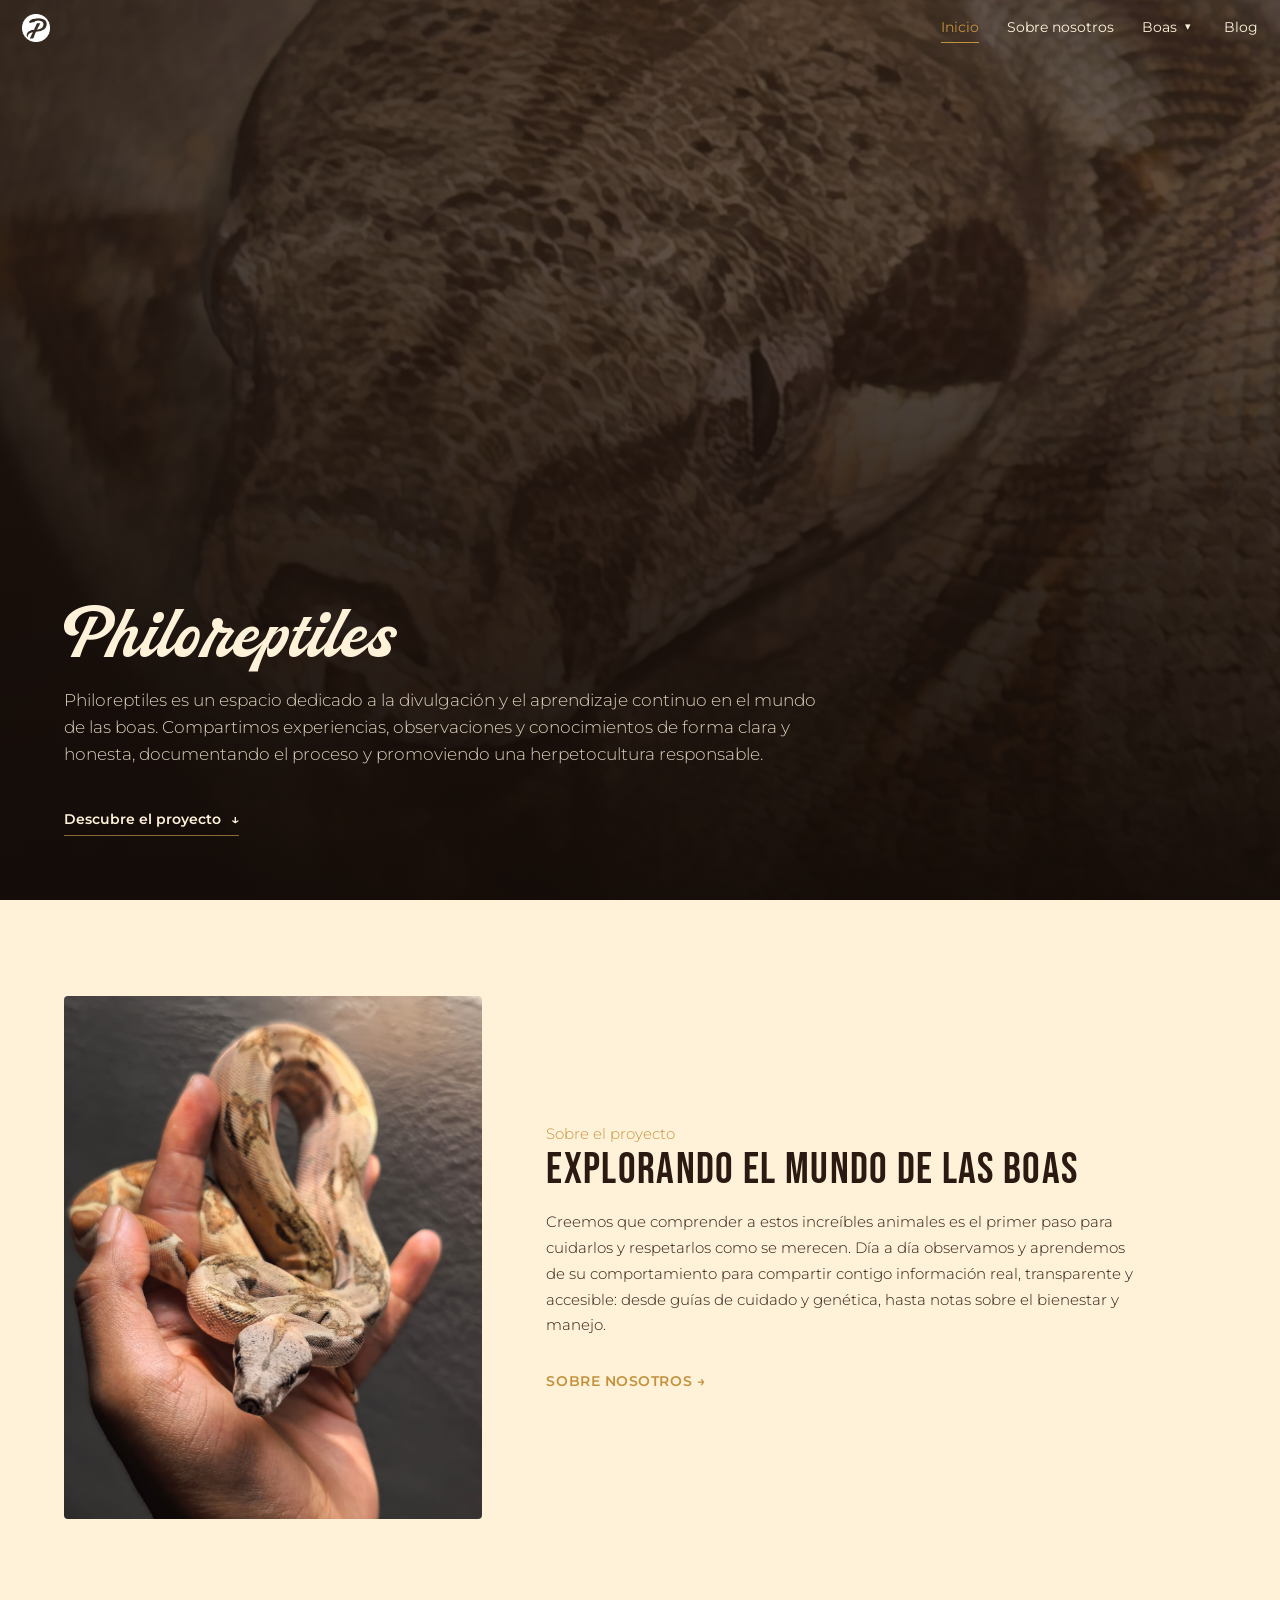
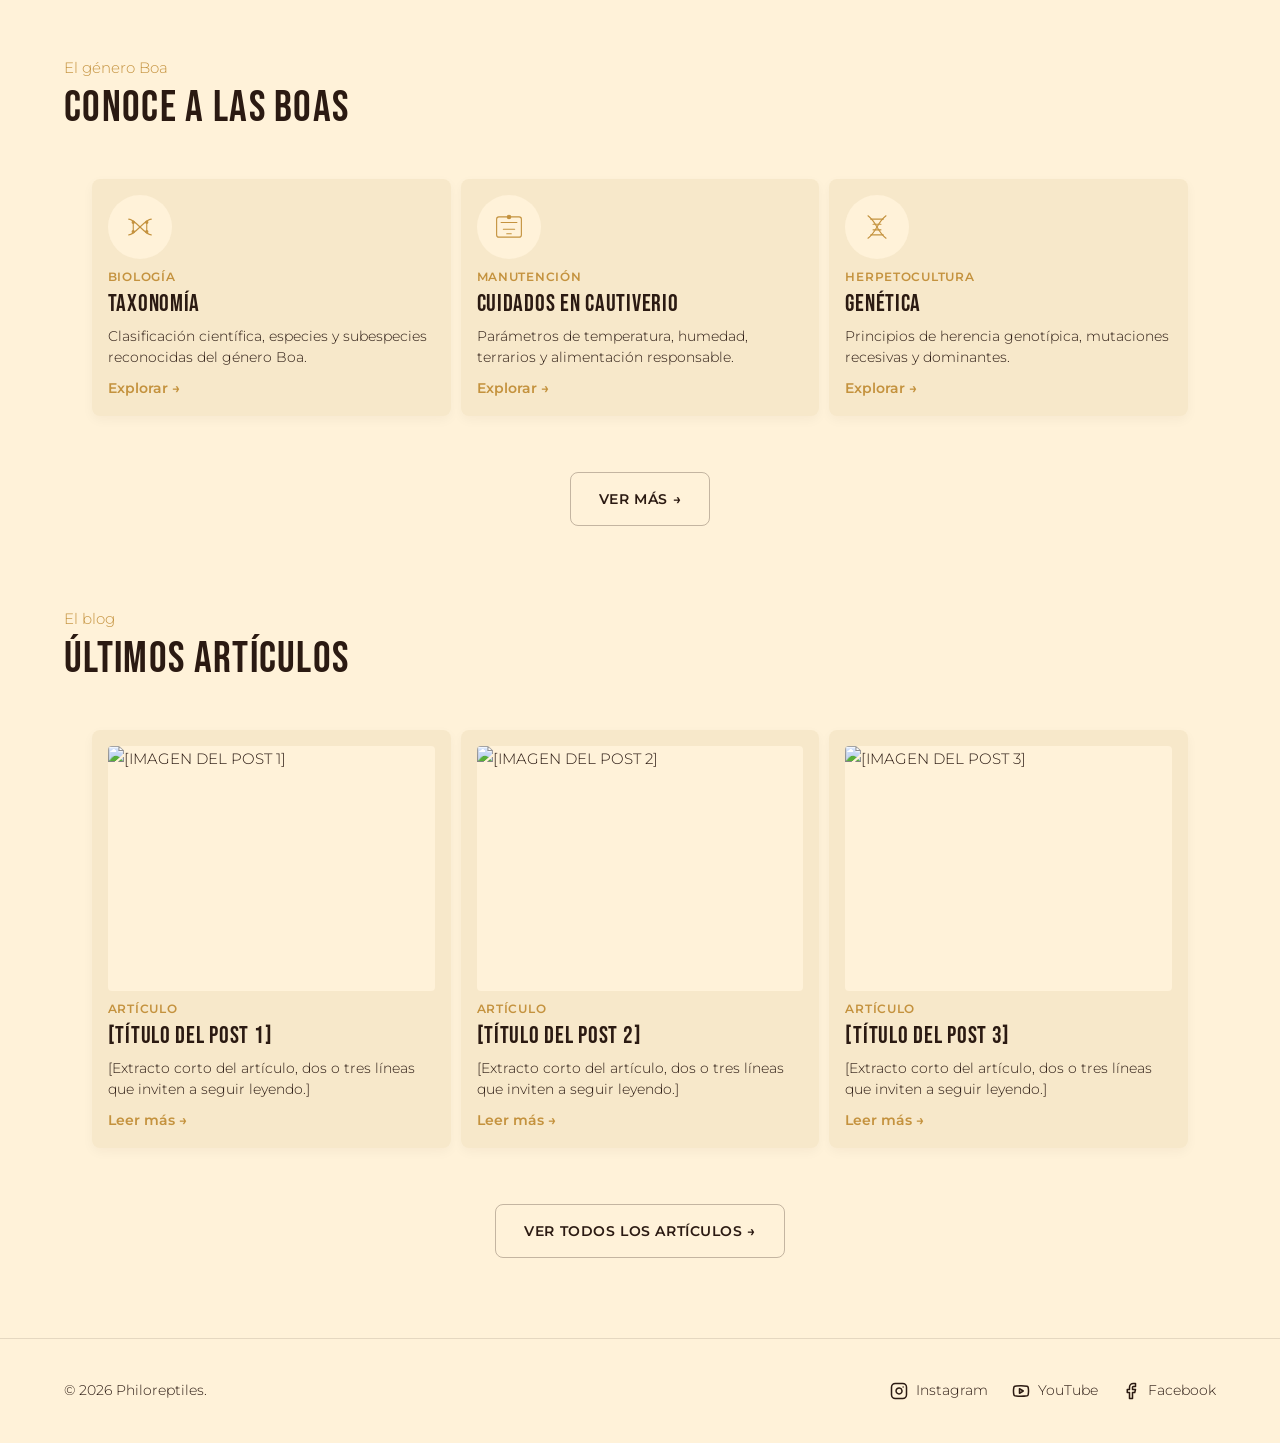
==== commit 94760231: "Sobre nosotros flama" ====
--- a/index.html
+++ b/index.html
@@ -258,7 +258,7 @@
   <!-- 1. HERO -->
   <section id="inicio" class="hero">
     <div class="hero-media">
-      <img src="img/textura1.jpg" alt="Boa constrictor entre la vegetación">
+      <img src="img/3.jpg" alt="Boa constrictor entre la vegetación">
     </div>
     <div class="container hero-content stagger">
       <h1 class="hero-title">Philoreptiles</h1>
--- a/css/styles.css
+++ b/css/styles.css
@@ -475,7 +475,9 @@
   background: var(--bg);
   border-top: 1px solid var(--border-subtle);
   padding-block: var(--space-lg);
-  margin-top: var(--space-lg);
+  /* Antes --space-lg: sumado al padding del cierre CTA se sentía como un
+     doble espacio antes del footer. Se baja un escalón en móvil. */
+  margin-top: var(--space-md);
 }
 
 .footer-content {
@@ -487,8 +489,9 @@
 }
 
 @media (min-width: 768px) {
+  /* Antes --space-xl: reducción moderada en desktop (xl → lg). */
   .main-footer {
-    margin-top: var(--space-xl);
+    margin-top: var(--space-lg);
   }
 
   .footer-content {
@@ -943,7 +946,7 @@
   scroll-snap-align: start;
   background: var(--bg-elevated);
   border-radius: var(--radius-md);
-  padding: var(--space-md);
+  padding: var(--space-sm); /* Antes var(--space-md): el padding interno era excesivo */
   display: flex;
   flex-direction: column;
   position: relative;
@@ -997,7 +1000,7 @@
   align-items: center;
   justify-content: center;
   color: var(--accent);
-  margin-bottom: var(--space-sm);
+  margin-bottom: var(--space-xs); /* Antes var(--space-sm): separación interna excesiva */
   flex-shrink: 0;
 }
 
@@ -1009,7 +1012,7 @@
   border-radius: var(--radius-sm);
   overflow: hidden;
   background: var(--bg);
-  margin-bottom: var(--space-sm);
+  margin-bottom: var(--space-xs); /* Antes var(--space-sm): separación interna excesiva */
   flex-shrink: 0;
 }
 
@@ -1049,7 +1052,7 @@
   font-size: 0.9rem;
   color: var(--text-muted);
   line-height: 1.5;
-  margin-bottom: var(--space-sm);
+  margin-bottom: var(--space-xs); /* Antes var(--space-sm): separación interna excesiva */
   flex: 1; /* Permite que todas las fichas mantengan la misma altura */
 }
 
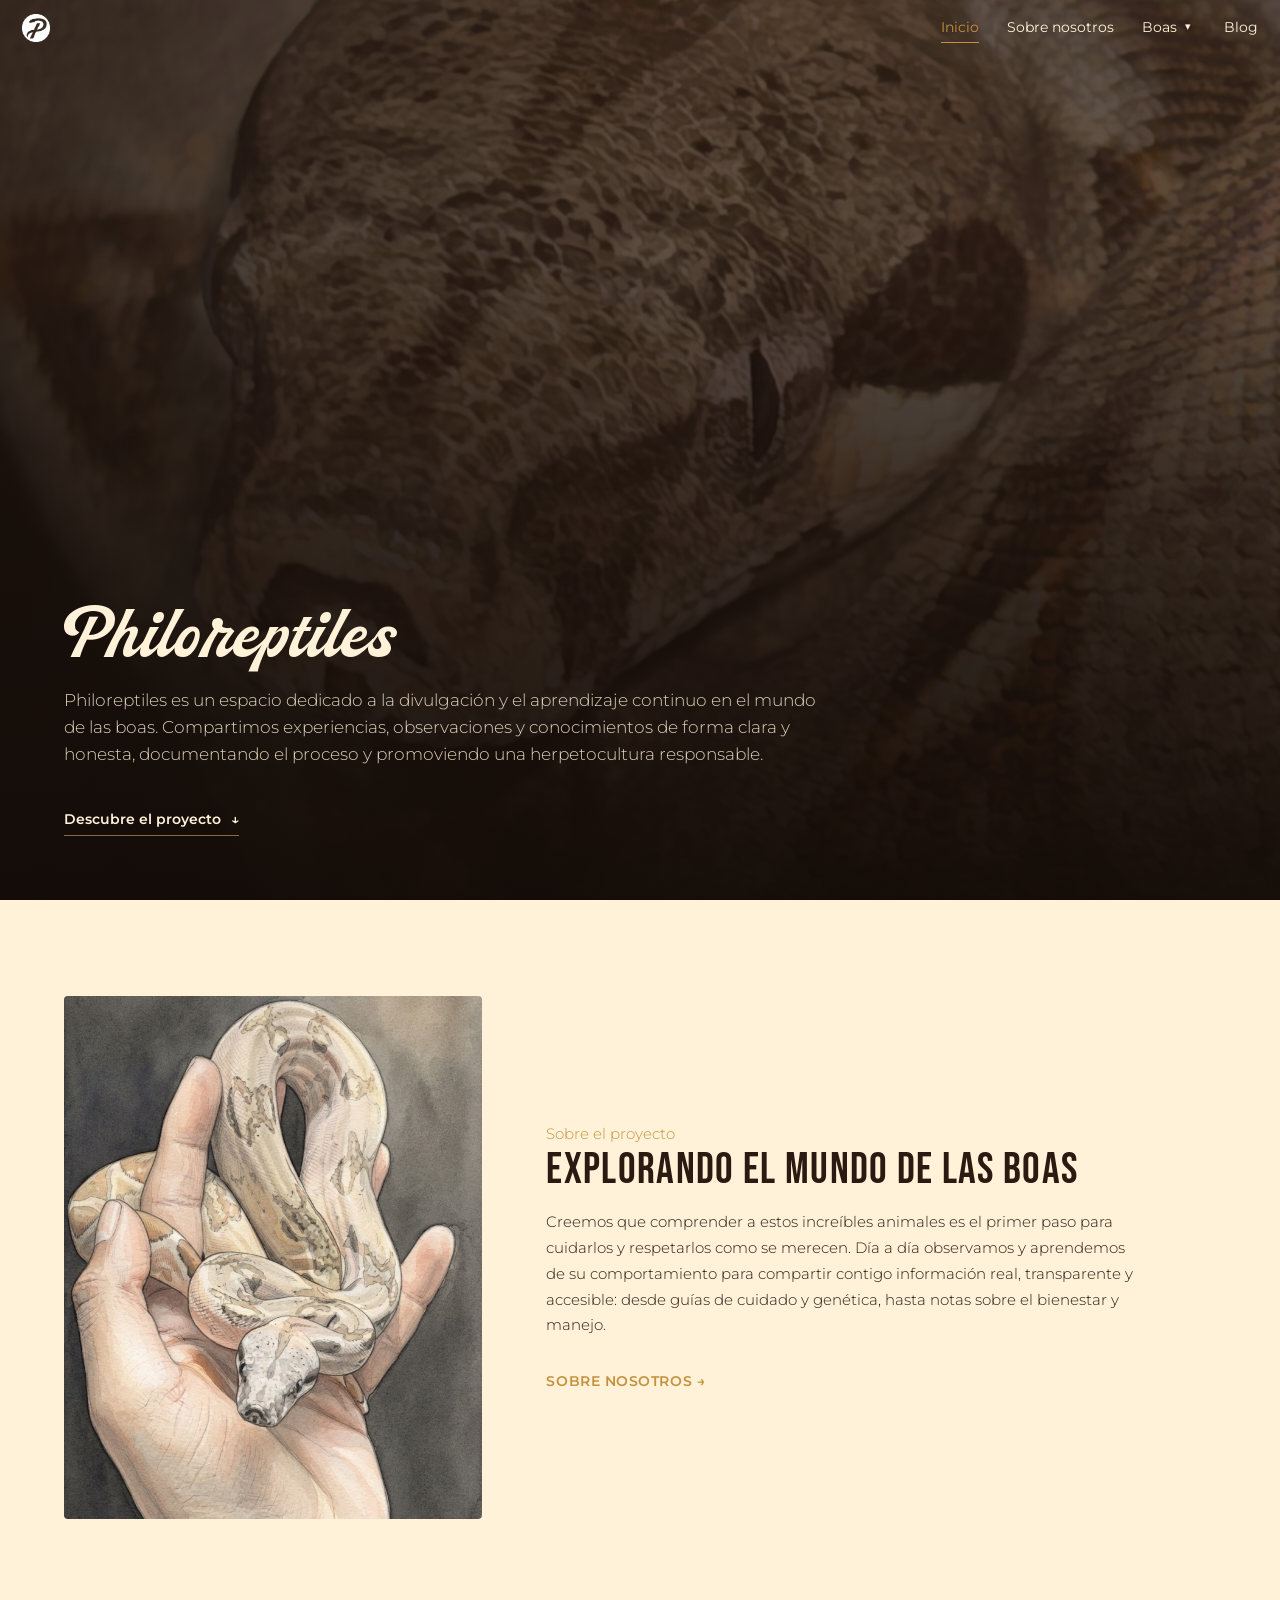
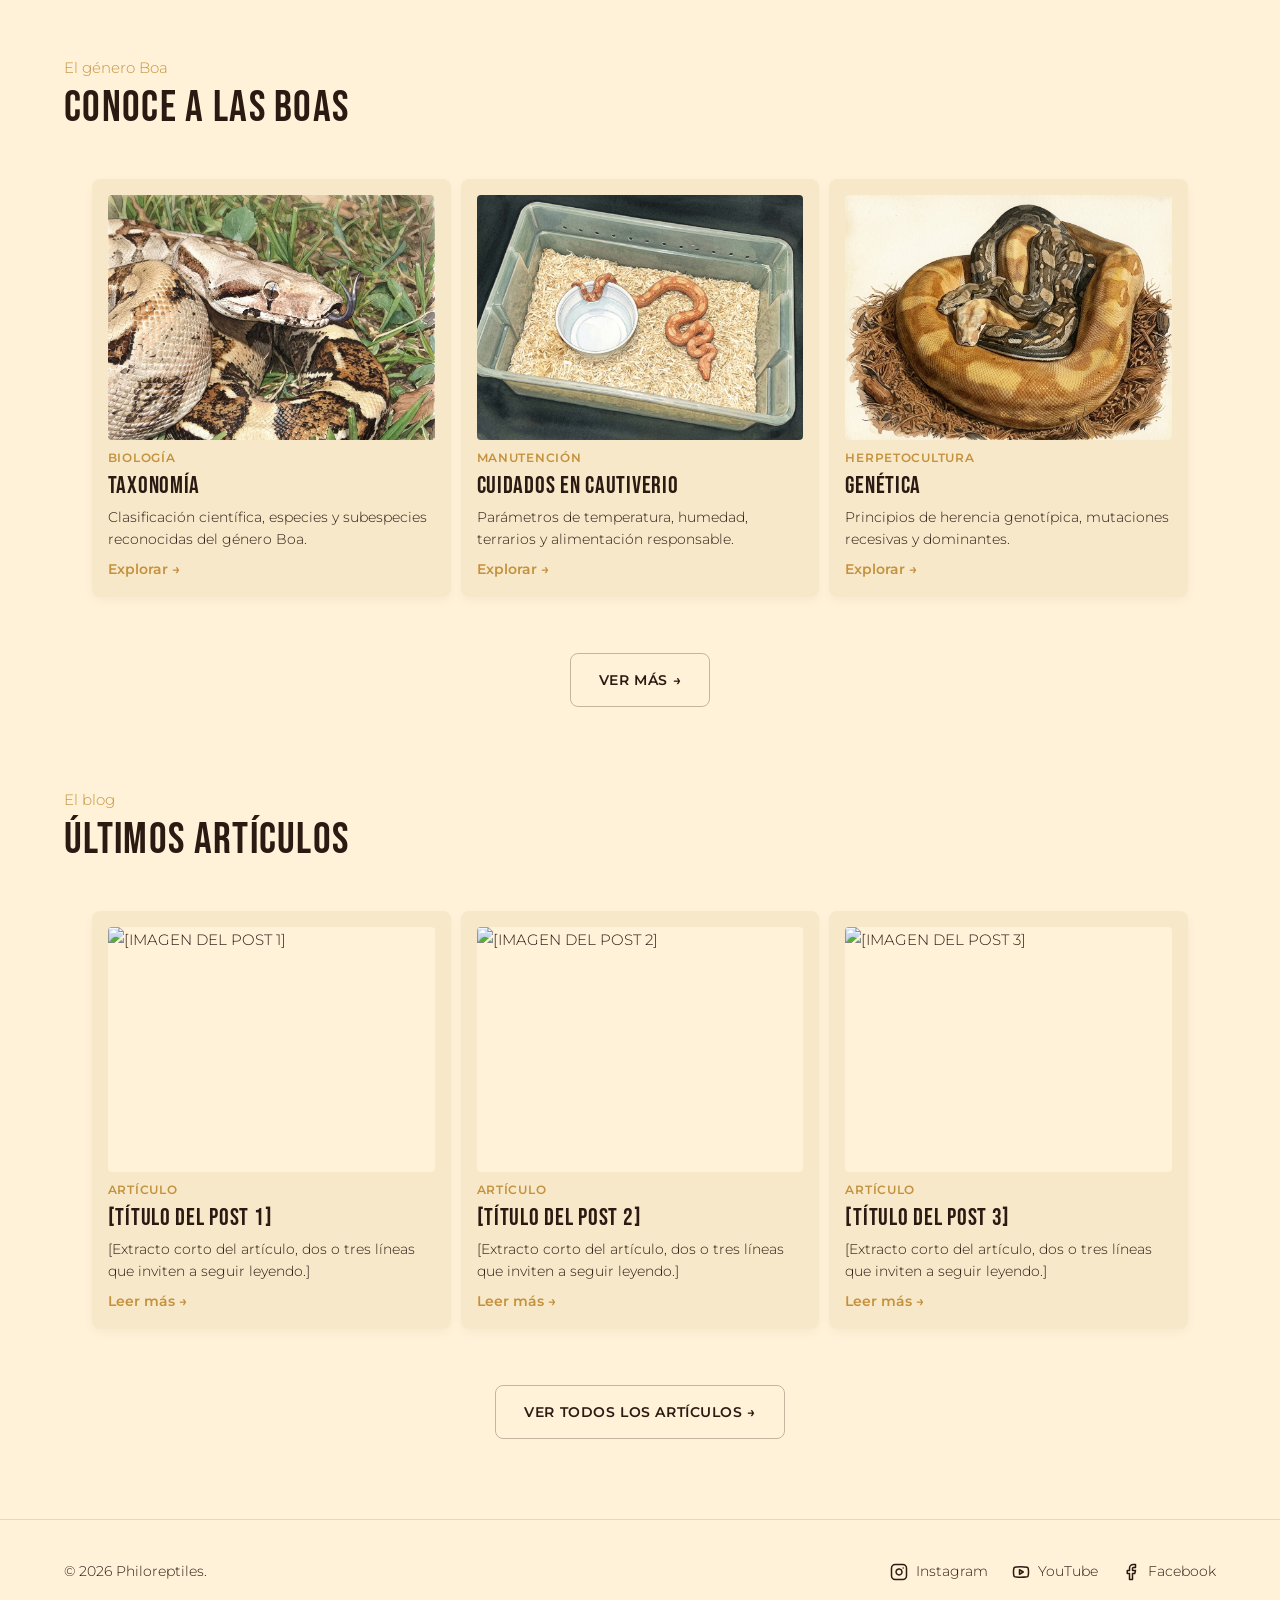
==== commit 741a8ea3: "Ilustraciones" ====
--- a/index.html
+++ b/index.html
@@ -274,7 +274,7 @@
   <section id="sobre-el-proyecto" class="about reveal">
     <div class="container">
       <div class="about-photo">
-        <img src="img/1.jpg" alt="Sobre Philoreptiles">
+        <img src="img/1.png" alt="Sobre Philoreptiles">
       </div>
       <div class="about-text">
         <span class="text-accent">Sobre el proyecto</span>
@@ -300,18 +300,9 @@
         
         <!-- Ficha 1: Taxonomía -->
         <a href="boas/taxonomia.html" class="carousel-item">
-          <div class="carousel-item-icon">
-            <svg viewBox="0 0 64 64" width="36" height="36" fill="none" stroke="currentColor" stroke-width="2" stroke-linecap="round" stroke-linejoin="round" vector-effect="non-scaling-stroke">
-              <path d="M12 18 C 24 18, 40 46, 52 46"/>
-              <path d="M12 46 C 24 46, 40 18, 52 18"/>
-              <line x1="20" y1="23.5" x2="20" y2="40.5"/>
-              <line x1="32" y1="32" x2="32" y2="32"/>
-              <line x1="44" y1="23.5" x2="44" y2="40.5"/>
-              <circle cx="20" cy="23.5" r="2" fill="currentColor"/>
-              <circle cx="20" cy="40.5" r="2" fill="currentColor"/>
-              <circle cx="44" cy="23.5" r="2" fill="currentColor"/>
-              <circle cx="44" cy="40.5" r="2" fill="currentColor"/>
-            </svg>
+          <!-- Cambio: se sustituye el círculo con SVG por una imagen de portada (misma clase .carousel-item-image que usan las fichas del blog) -->
+          <div class="carousel-item-image">
+            <img src="/img/taxonomia.png" alt="Clasificación científica del género Boa" loading="lazy">
           </div>
           <span class="carousel-item-eyebrow">Biología</span>
           <h3 class="carousel-item-title">Taxonomía</h3>
@@ -321,14 +312,9 @@
 
         <!-- Ficha 2: Cuidados en cautiverio -->
         <a href="boas/cuidados.html" class="carousel-item">
-          <div class="carousel-item-icon">
-            <svg viewBox="0 0 64 64" width="36" height="36" fill="none" stroke="currentColor" stroke-width="2" stroke-linecap="round" stroke-linejoin="round" vector-effect="non-scaling-stroke">
-              <rect x="10" y="14" width="44" height="36" rx="4"/>
-              <path d="M18 24 h28"/>
-              <path d="M22 36 h20"/>
-              <path d="M28 44 h8"/>
-              <circle cx="32" cy="14" r="3" fill="currentColor"/>
-            </svg>
+          <!-- Cambio: se sustituye el círculo con SVG por una imagen de portada -->
+          <div class="carousel-item-image">
+            <img src="/img/cuidados.png" alt="Terrario y parámetros de cuidado para boas en cautiverio" loading="lazy">
           </div>
           <span class="carousel-item-eyebrow">Manutención</span>
           <h3 class="carousel-item-title">Cuidados en cautiverio</h3>
@@ -338,15 +324,9 @@
 
         <!-- Ficha 3: Genética -->
         <a href="boas/genetica.html" class="carousel-item">
-          <div class="carousel-item-icon">
-            <svg viewBox="0 0 64 64" width="36" height="36" fill="none" stroke="currentColor" stroke-width="2" stroke-linecap="round" stroke-linejoin="round" vector-effect="non-scaling-stroke">
-              <path d="M16 12 C 32 24, 32 40, 48 52"/>
-              <path d="M48 12 C 32 24, 32 40, 16 52"/>
-              <line x1="21" y1="18" x2="43" y2="18"/>
-              <line x1="25" y1="27" x2="39" y2="27"/>
-              <line x1="25" y1="37" x2="39" y2="37"/>
-              <line x1="21" y1="46" x2="43" y2="46"/>
-            </svg>
+          <!-- Cambio: se sustituye el círculo con SVG por una imagen de portada -->
+          <div class="carousel-item-image">
+            <img src="/img/genetica.png" alt="Herencia genética y mutaciones en el género Boa" loading="lazy">
           </div>
           <span class="carousel-item-eyebrow">Herpetocultura</span>
           <h3 class="carousel-item-title">Genética</h3>
--- a/css/styles.css
+++ b/css/styles.css
@@ -812,14 +812,19 @@
 
 .tab-panel {
   display: none;
-  animation: fadeIn 0.3s ease;
 }
 
 .tab-panel.active-panel {
   display: block;
-}
-
-@keyframes fadeIn {
+  animation: tabEnter 350ms cubic-bezier(0.4, 0, 0.2, 1) both;
+}
+
+.tab-panel.tab-panel--leaving {
+  display: block;
+  animation: tabLeave 180ms cubic-bezier(0.4, 0, 0.2, 1) both;
+}
+
+@keyframes tabEnter {
   from {
     opacity: 0;
     transform: translateY(8px);
@@ -827,6 +832,24 @@
   to {
     opacity: 1;
     transform: translateY(0);
+  }
+}
+
+@keyframes tabLeave {
+  from {
+    opacity: 1;
+    transform: translateY(0);
+  }
+  to {
+    opacity: 0;
+    transform: translateY(-8px);
+  }
+}
+
+@media (prefers-reduced-motion: reduce) {
+  .tab-panel.active-panel,
+  .tab-panel.tab-panel--leaving {
+    animation: none;
   }
 }
 
@@ -837,11 +860,6 @@
   padding: var(--space-lg);
 }
 
-.species-content h2 {
-  color: var(--accent);
-  margin-bottom: 0.3rem;
-}
-
 .species-content h2 em {
   font-family: var(--font-body);
   font-style: italic;
@@ -855,6 +873,226 @@
   font-style: italic;
   font-size: 0.95rem;
   margin-bottom: var(--space-md);
+}
+
+/* ==========================================================================
+   === PRESENTACIÓN EDITORIAL DE ESPECIE (taxonomía) ===
+   Hero de especie + ficha de datos clave + texto a ancho de lectura +
+   bloque secundario opcional. Vive dentro de .tab-panel / .species-content.
+   ========================================================================== */
+
+/* --- 1. Hero de especie / apartado: imagen a sangre dentro del panel, con
+   nombre y subtítulo superpuestos sobre un degradado inferior. Compartido
+   entre taxonomía (.species-hero) y cuidados (.care-hero). --- */
+.species-hero,
+.care-hero {
+  position: relative;
+  overflow: hidden;
+  aspect-ratio: 4 / 3;
+  background: var(--bg);
+  margin: calc(var(--space-lg) * -1) calc(var(--space-lg) * -1) var(--space-lg);
+  border-radius: var(--radius-md) var(--radius-md) 0 0;
+}
+
+@media (min-width: 768px) {
+  .species-hero,
+  .care-hero {
+    aspect-ratio: 16 / 9;
+  }
+}
+
+@media (min-width: 1024px) {
+  .species-hero,
+  .care-hero {
+    max-height: 480px;
+  }
+}
+
+.species-hero img,
+.care-hero img {
+  width: 100%;
+  height: 100%;
+  object-fit: cover;
+  object-position: center;
+}
+
+.species-hero-overlay,
+.care-hero-overlay {
+  position: absolute;
+  inset: auto 0 0 0;
+  padding: var(--space-md);
+  background: linear-gradient(to top, var(--overlay) 0%, transparent 100%);
+  display: flex;
+  flex-direction: column;
+  gap: 0.2rem;
+}
+
+.species-name,
+.care-hero-title {
+  margin: 0;
+  color: #FFF2D9;
+  text-shadow: 0 2px 10px rgba(0, 0, 0, 0.45);
+}
+
+.species-common,
+.care-hero-subtitle {
+  margin: 0;
+  color: rgba(255, 242, 217, 0.85);
+  font-family: var(--font-body);
+  font-style: italic;
+  font-weight: 300;
+  font-size: 0.95rem;
+  text-shadow: 0 1px 6px rgba(0, 0, 0, 0.45);
+}
+
+/* Variante sin imagen (p. ej. Humedad, que no tiene fotografía propia):
+   composición tipográfica sobre var(--bg-elevated), con acento dorado
+   y un borde inferior en vez del degradado, ya que aquí no hay imagen
+   que perder legibilidad. */
+.care-hero.care-hero--typographic {
+  aspect-ratio: auto;
+  max-height: none;
+  background: var(--bg-elevated);
+  border-bottom: 2px solid var(--accent);
+  display: flex;
+  align-items: center;
+  justify-content: center;
+  text-align: center;
+  padding: var(--space-xl) var(--space-md);
+}
+
+.care-hero--typographic .care-hero-title {
+  color: var(--accent);
+  text-shadow: none;
+}
+
+.care-hero--typographic .care-hero-subtitle {
+  color: var(--text-muted);
+  text-shadow: none;
+}
+
+/* --- 2. Ficha de datos clave: línea editorial sin tarjetas ni fondos.
+   Compartida entre taxonomía (.species-facts) y cuidados (.care-facts). --- */
+.species-facts,
+.care-facts {
+  display: flex;
+  flex-direction: column;
+  gap: var(--space-sm);
+  margin: 0 0 var(--space-lg);
+  padding-block: var(--space-sm);
+  border-top: 1px solid var(--border-subtle);
+  border-bottom: 1px solid var(--border-subtle);
+}
+
+@media (min-width: 768px) {
+  .species-facts,
+  .care-facts {
+    flex-direction: row;
+    flex-wrap: wrap;
+    column-gap: var(--space-xl);
+    row-gap: var(--space-sm);
+  }
+}
+
+.species-facts > div,
+.care-facts > div {
+  display: flex;
+  flex-direction: column;
+  gap: 0.15rem;
+}
+
+.species-facts dt,
+.care-facts dt {
+  font-family: var(--font-heading);
+  font-size: 0.75rem;
+  letter-spacing: 0.08em;
+  text-transform: uppercase;
+  color: var(--accent);
+}
+
+.species-facts dd,
+.care-facts dd {
+  margin: 0;
+  color: var(--text);
+}
+
+/* Variante para cuando solo se puede extraer un único dato del texto. */
+.species-fact-single {
+  margin: 0 0 var(--space-lg);
+  padding-block: var(--space-sm);
+  border-top: 1px solid var(--border-subtle);
+  border-bottom: 1px solid var(--border-subtle);
+  color: var(--text);
+}
+
+.species-fact-single strong {
+  display: inline-block;
+  margin-right: 0.6rem;
+  color: var(--accent);
+  font-family: var(--font-heading);
+  font-weight: 400;
+  font-size: 0.75rem;
+  letter-spacing: 0.08em;
+  text-transform: uppercase;
+}
+
+/* --- 3. Texto descriptivo a ancho de lectura cómodo. Compartido entre
+   taxonomía (.species-body) y cuidados (.care-body). --- */
+.species-body,
+.care-body {
+  max-width: 70ch;
+  margin-bottom: var(--space-lg);
+}
+
+.species-body p,
+.care-body p {
+  margin-bottom: var(--space-sm);
+}
+
+.species-body p:last-child,
+.care-body p:last-child {
+  margin-bottom: 0;
+}
+
+/* --- 4. Bloque secundario opcional: localidad destacada, subespecies. --- */
+.species-secondary {
+  margin-top: var(--space-lg);
+  padding-top: var(--space-lg);
+  border-top: 1px solid var(--border-subtle);
+  max-width: 70ch;
+}
+
+.species-secondary h3 {
+  margin-bottom: var(--space-sm);
+}
+
+.species-secondary > p {
+  margin-bottom: var(--space-md);
+}
+
+.species-secondary-item {
+  display: grid;
+  gap: var(--space-sm);
+  margin-top: var(--space-md);
+}
+
+@media (min-width: 640px) {
+  .species-secondary-item {
+    grid-template-columns: 200px 1fr;
+    align-items: start;
+  }
+}
+
+.species-secondary-item img {
+  border-radius: var(--radius-md);
+  border: 1px solid var(--border-subtle);
+  width: 100%;
+  height: auto;
+}
+
+.species-secondary-item p {
+  margin: 0;
+  max-width: none;
 }
 
 .content-with-image {
@@ -990,21 +1228,7 @@
   }
 }
 
-/* Área visual: Círculo con SVG (Conoce a las boas) */
-.carousel-item-icon {
-  width: 64px;
-  height: 64px;
-  border-radius: 50%;
-  background: var(--bg);
-  display: flex;
-  align-items: center;
-  justify-content: center;
-  color: var(--accent);
-  margin-bottom: var(--space-xs); /* Antes var(--space-sm): separación interna excesiva */
-  flex-shrink: 0;
-}
-
-/* Área visual: Imagen (Últimos artículos) */
+/* Área visual: Imagen (Conoce a las boas / Últimos artículos) */
 .carousel-item-image {
   position: relative;
   width: 100%;
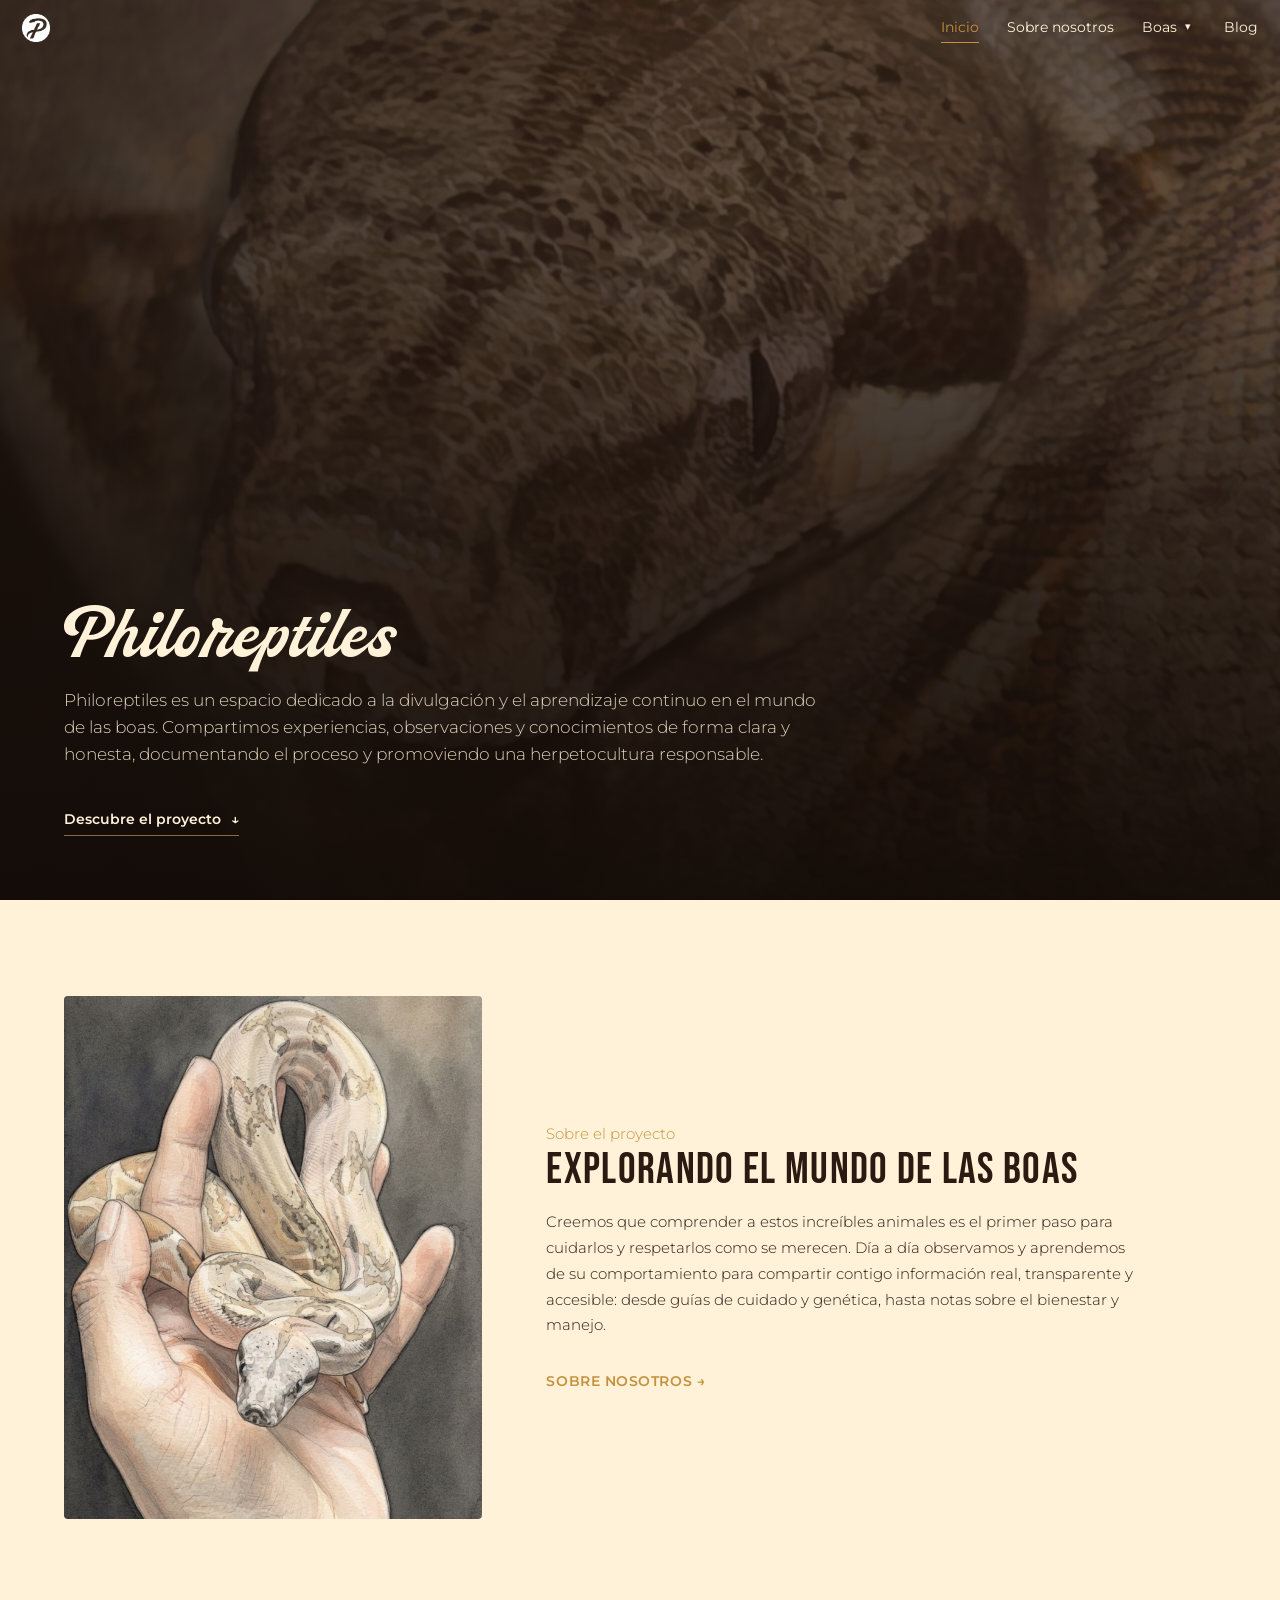
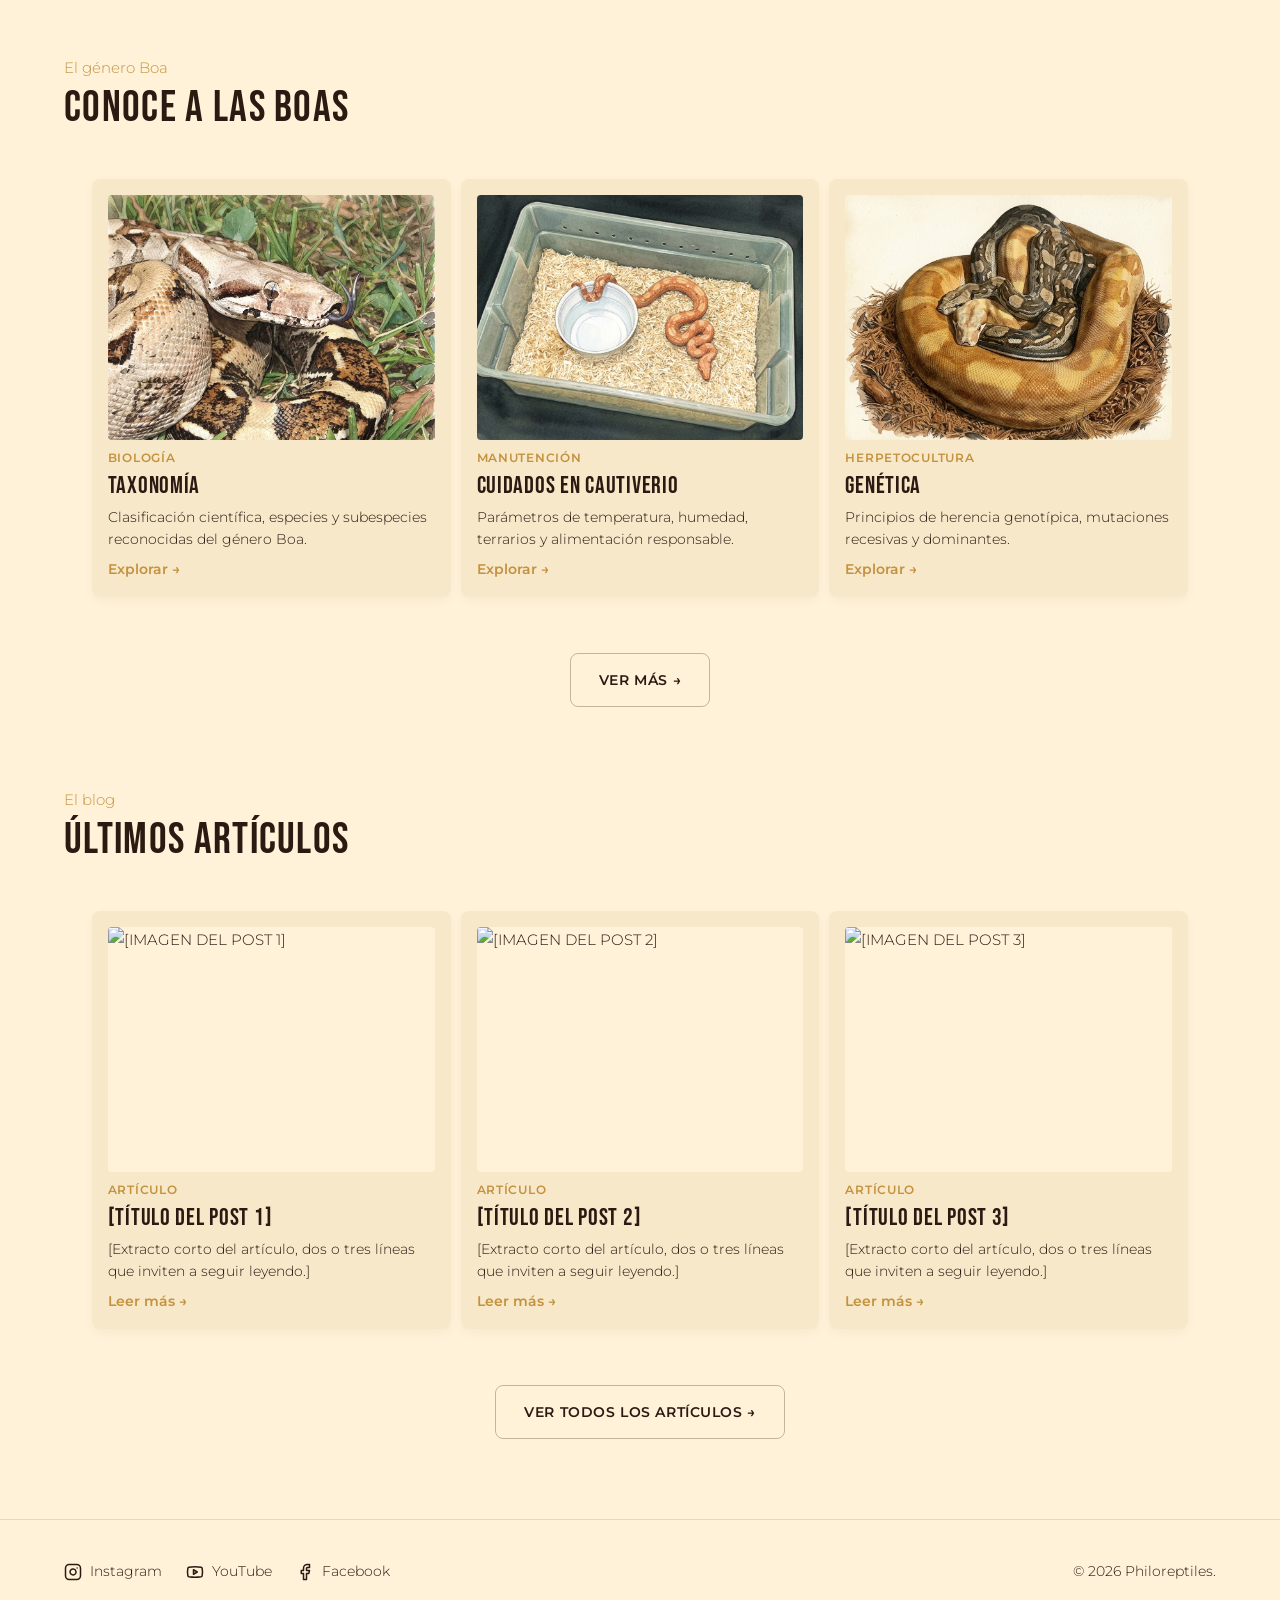
==== commit 99709e08: "Boas" ====
--- a/index.html
+++ b/index.html
@@ -398,7 +398,6 @@
 
 <footer class="main-footer">
   <div class="container footer-content">
-    <p>© 2026 Philoreptiles.</p>
     <div class="social-links">
       <a href="https://www.instagram.com/philoreptiles/" rel="noopener noreferrer" target="_blank">
         <svg xmlns="http://www.w3.org/2000/svg" width="18" height="18" viewBox="0 0 24 24" fill="none" stroke="currentColor" stroke-width="2" stroke-linecap="round" stroke-linejoin="round" class="social-icon"><rect width="20" height="20" x="2" y="2" rx="5" ry="5"/><path d="M16 11.37A4 4 0 1 1 12.63 8 4 4 0 0 1 16 11.37z"/><line x1="17.5" x2="17.51" y1="6.5" y2="6.5"/></svg>
@@ -413,6 +412,7 @@
         Facebook
       </a>
     </div>
+    <p>© 2026 Philoreptiles.</p>
   </div>
 </footer>
 
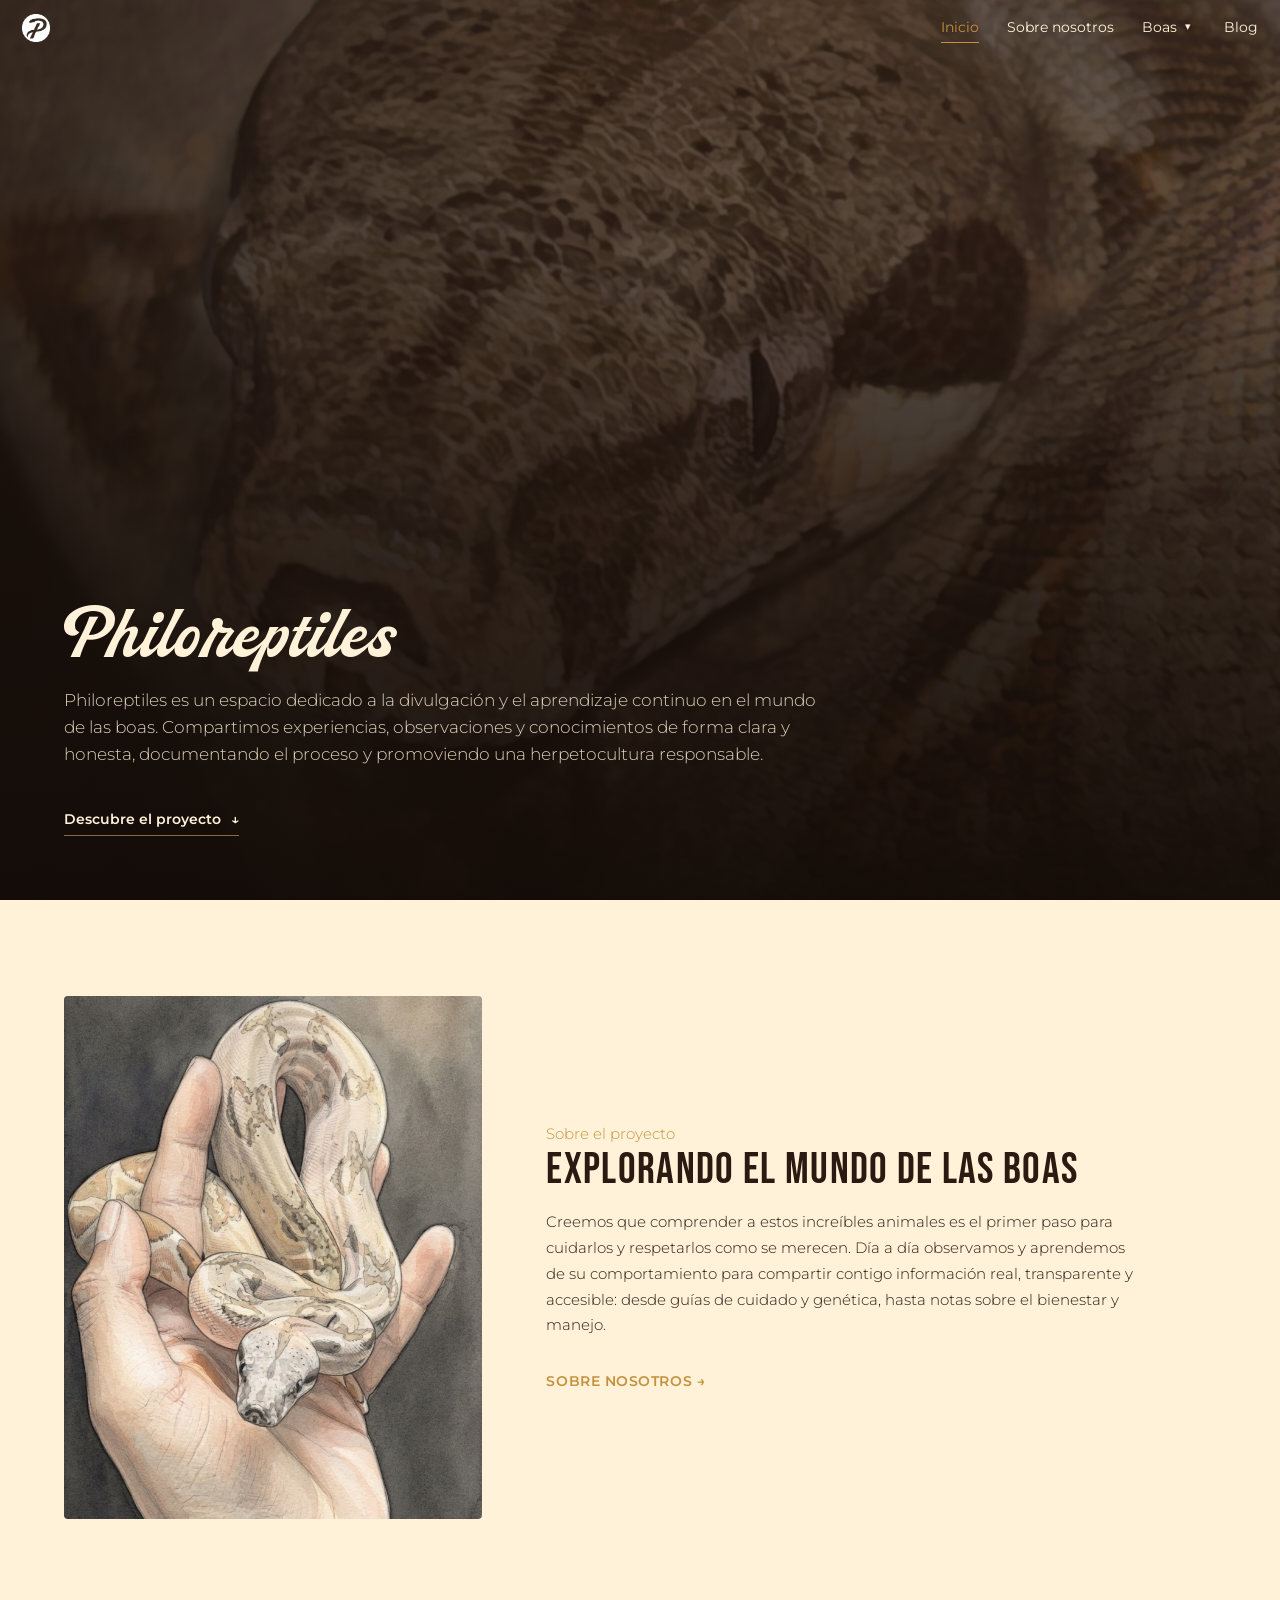
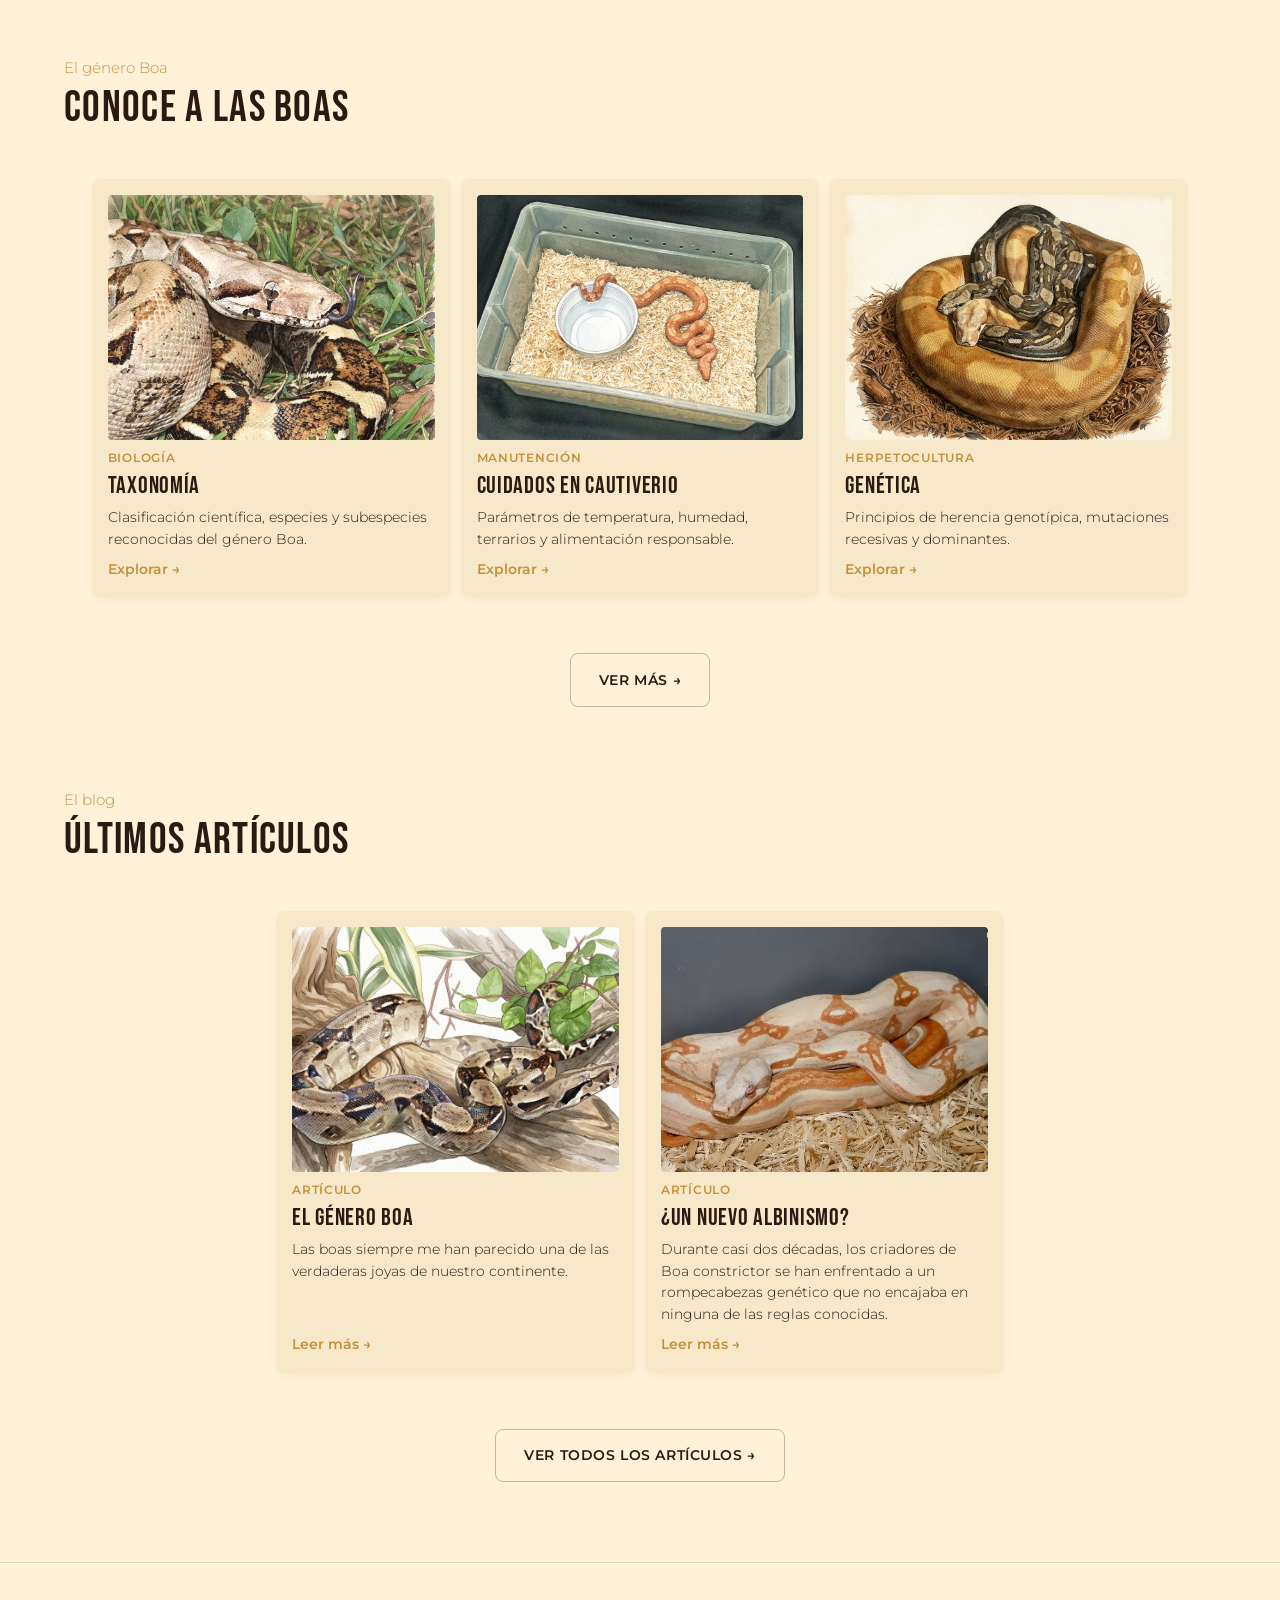
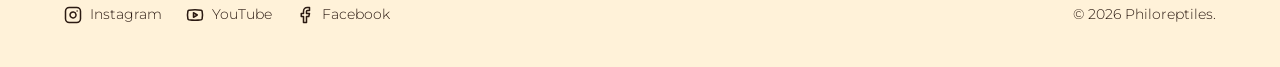
==== commit 8cc01923: "Blog" ====
--- a/index.html
+++ b/index.html
@@ -356,33 +356,23 @@
         <!-- Artículo 1 -->
         <a href="./posts/post-1.html" class="carousel-item">
           <div class="carousel-item-image">
-            <img src="https://picsum.photos/seed/philoreptiles1/600/450" alt="[IMAGEN DEL POST 1]">
+            <img src="/img/post1_1.png" alt="[IMAGEN DEL POST 1]">
           </div>
           <span class="carousel-item-eyebrow">Artículo</span>
-          <h3 class="carousel-item-title">[Título del post 1]</h3>
-          <p class="carousel-item-text">[Extracto corto del artículo, dos o tres líneas que inviten a seguir leyendo.]</p>
+          <h3 class="carousel-item-title">El género Boa</h3>
+          <p class="carousel-item-text">Las boas siempre me han parecido una de las verdaderas joyas de nuestro continente.</p>
           <span class="carousel-item-link">Leer más →</span>
         </a>
 
         <!-- Artículo 2 -->
         <a href="./posts/post-2.html" class="carousel-item">
           <div class="carousel-item-image">
-            <img src="https://picsum.photos/seed/philoreptiles2/600/450" alt="[IMAGEN DEL POST 2]">
+            <img src="../img/post2_1.png" alt="[IMAGEN DEL POST 2]">
           </div>
           <span class="carousel-item-eyebrow">Artículo</span>
-          <h3 class="carousel-item-title">[Título del post 2]</h3>
-          <p class="carousel-item-text">[Extracto corto del artículo, dos o tres líneas que inviten a seguir leyendo.]</p>
-          <span class="carousel-item-link">Leer más →</span>
-        </a>
-
-        <!-- Artículo 3 -->
-        <a href="./posts/post-3.html" class="carousel-item">
-          <div class="carousel-item-image">
-            <img src="https://picsum.photos/seed/philoreptiles3/600/450" alt="[IMAGEN DEL POST 3]">
-          </div>
-          <span class="carousel-item-eyebrow">Artículo</span>
-          <h3 class="carousel-item-title">[Título del post 3]</h3>
-          <p class="carousel-item-text">[Extracto corto del artículo, dos o tres líneas que inviten a seguir leyendo.]</p>
+          <h3 class="carousel-item-title">¿Un nuevo albinismo?</h3>
+          <p class="carousel-item-text">Durante casi dos décadas, los criadores de Boa constrictor se han enfrentado a un rompecabezas 
+            genético que no encajaba en ninguna de las reglas conocidas.</p>
           <span class="carousel-item-link">Leer más →</span>
         </a>
 
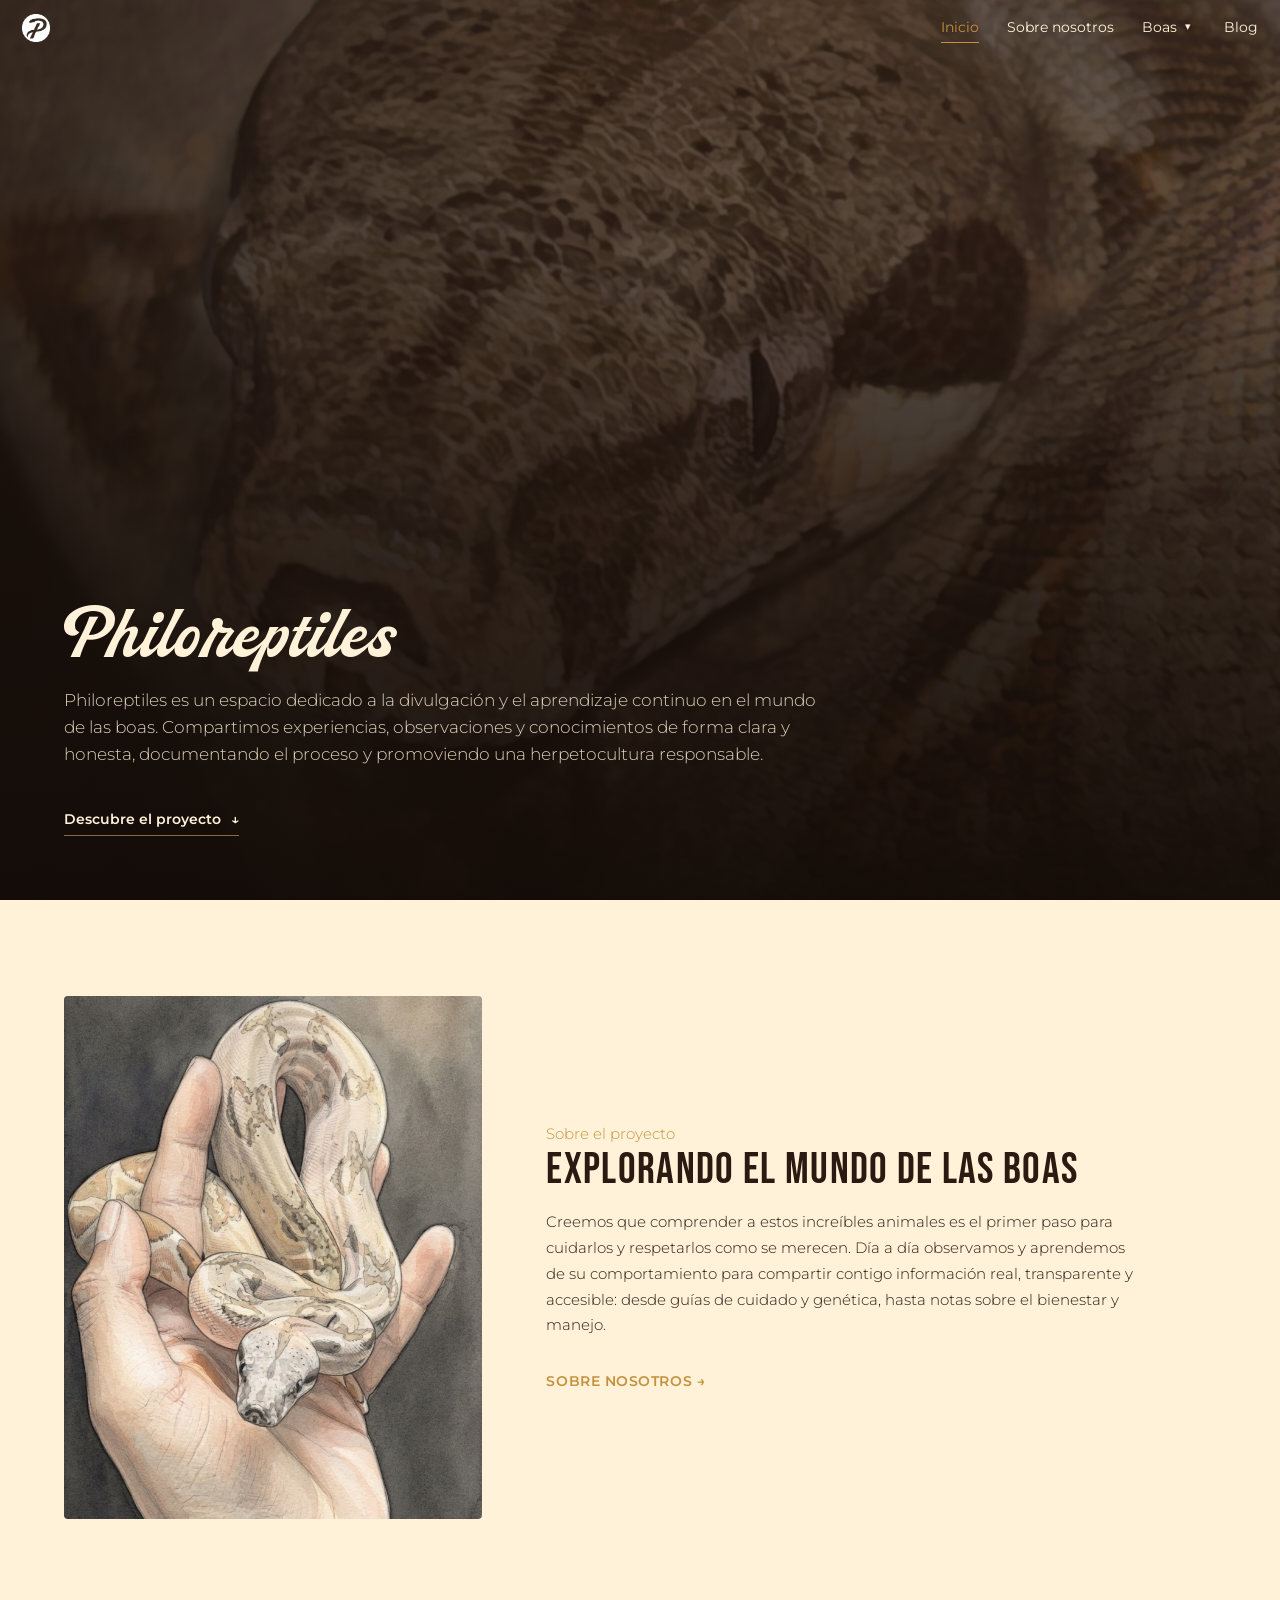
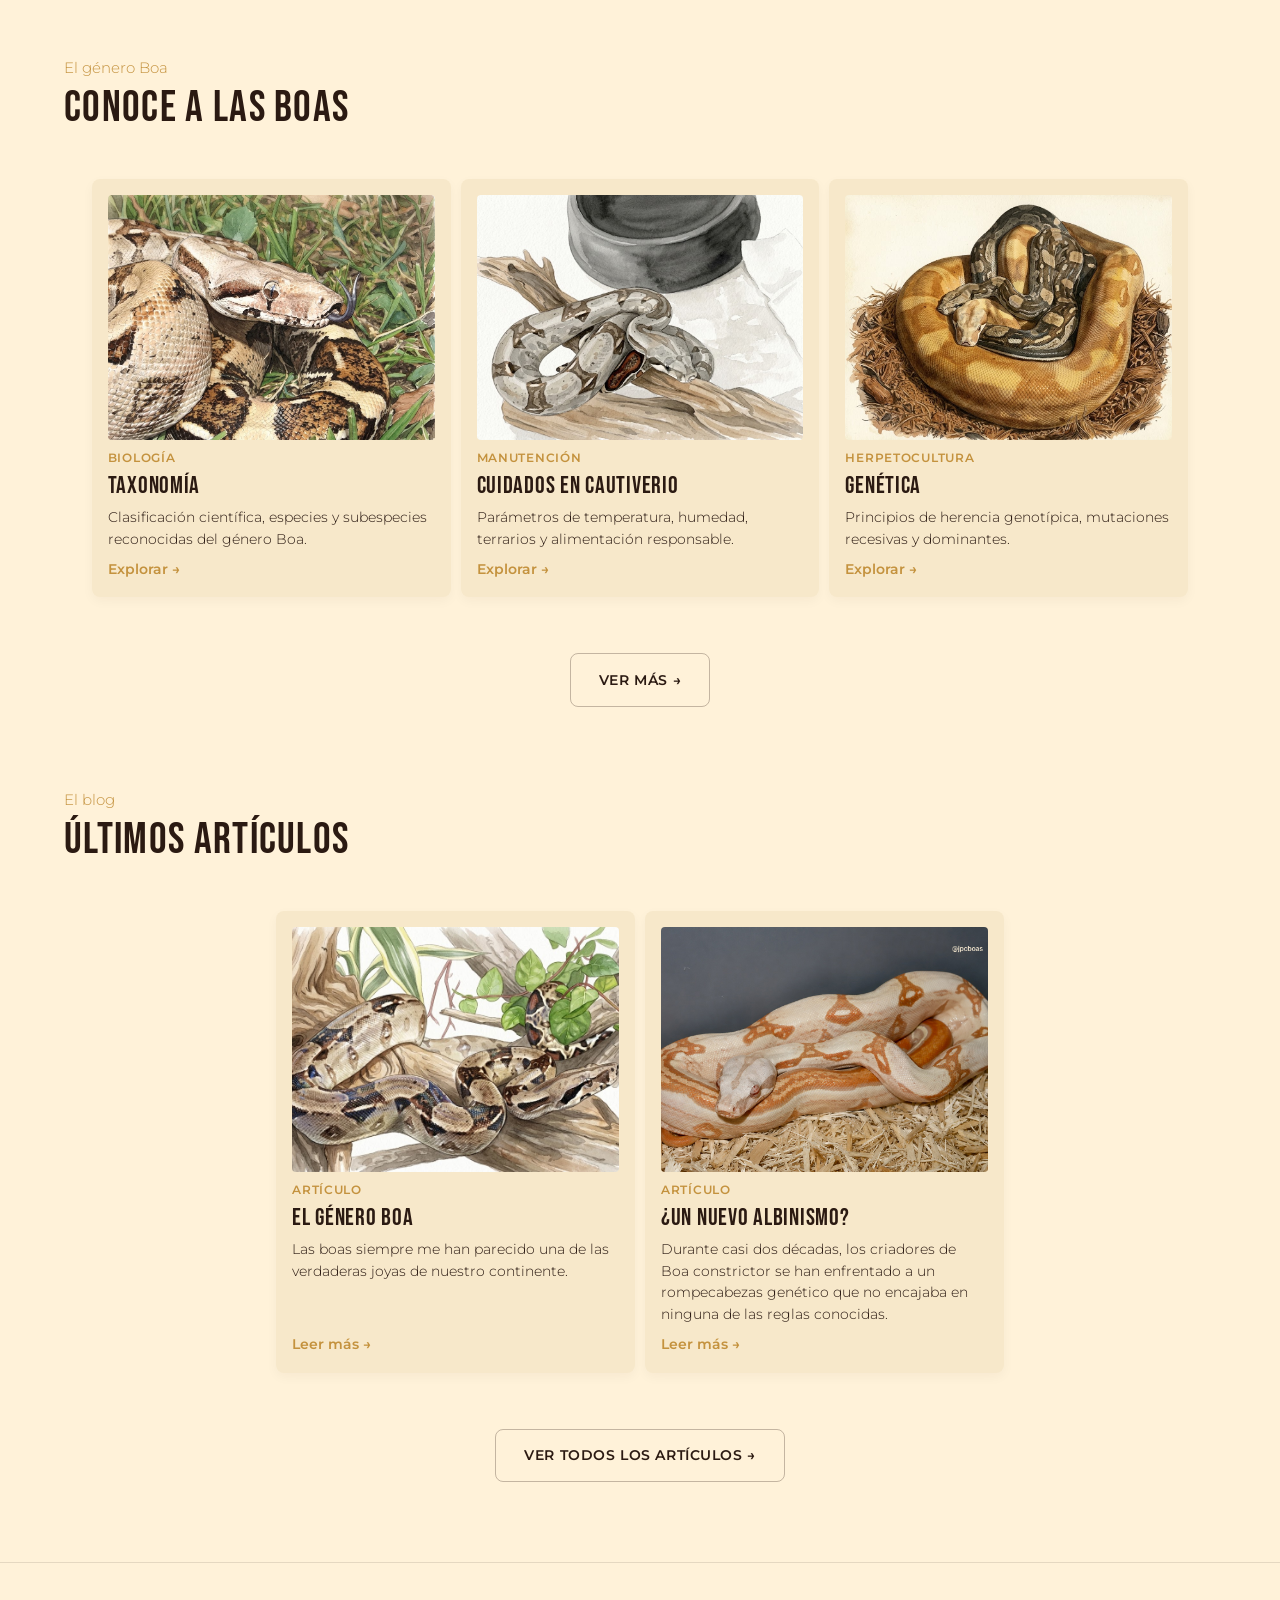
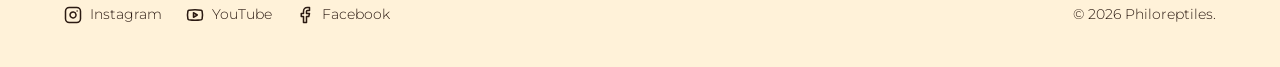
==== commit 689d0ac6: "Footer" ====
--- a/index.html
+++ b/index.html
@@ -367,7 +367,7 @@
         <!-- Artículo 2 -->
         <a href="./posts/post-2.html" class="carousel-item">
           <div class="carousel-item-image">
-            <img src="../img/post2_1.png" alt="[IMAGEN DEL POST 2]">
+            <img src="../img/post2_1.jpg" alt="[IMAGEN DEL POST 2]">
           </div>
           <span class="carousel-item-eyebrow">Artículo</span>
           <h3 class="carousel-item-title">¿Un nuevo albinismo?</h3>
